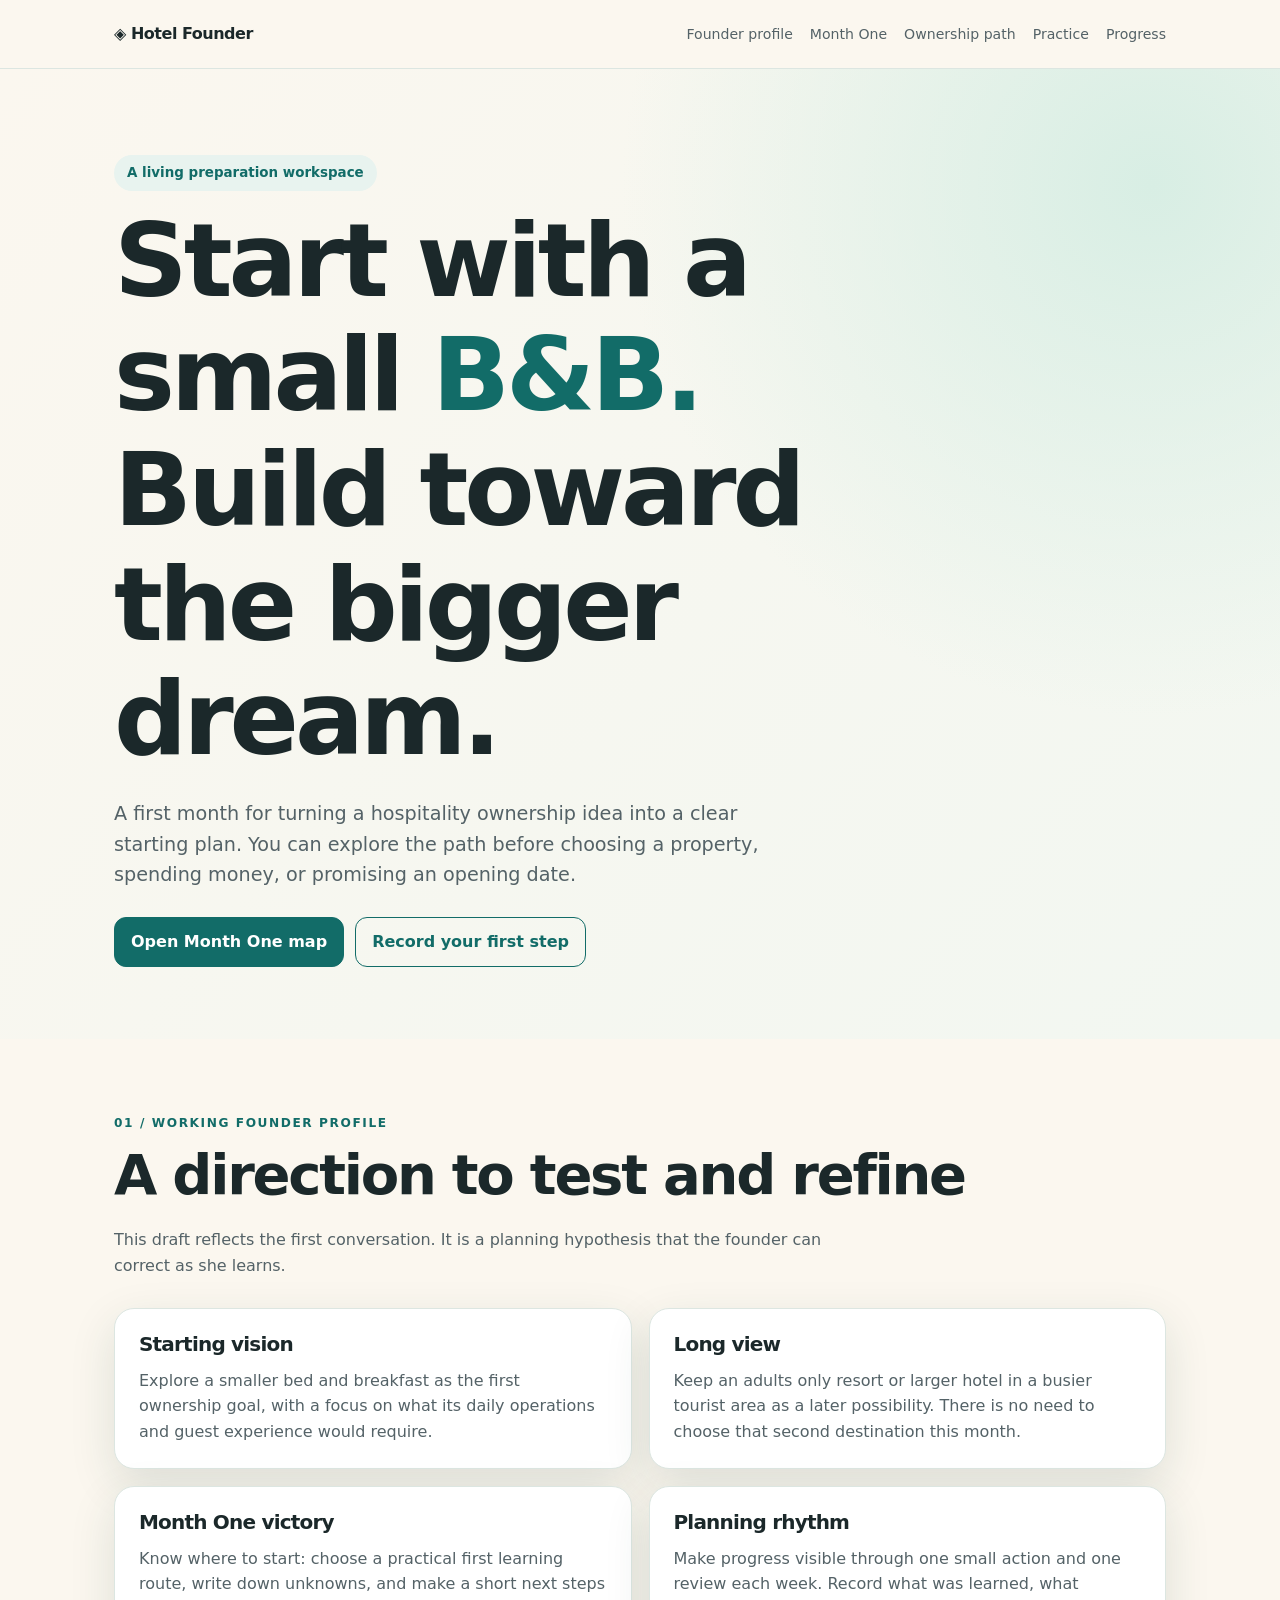
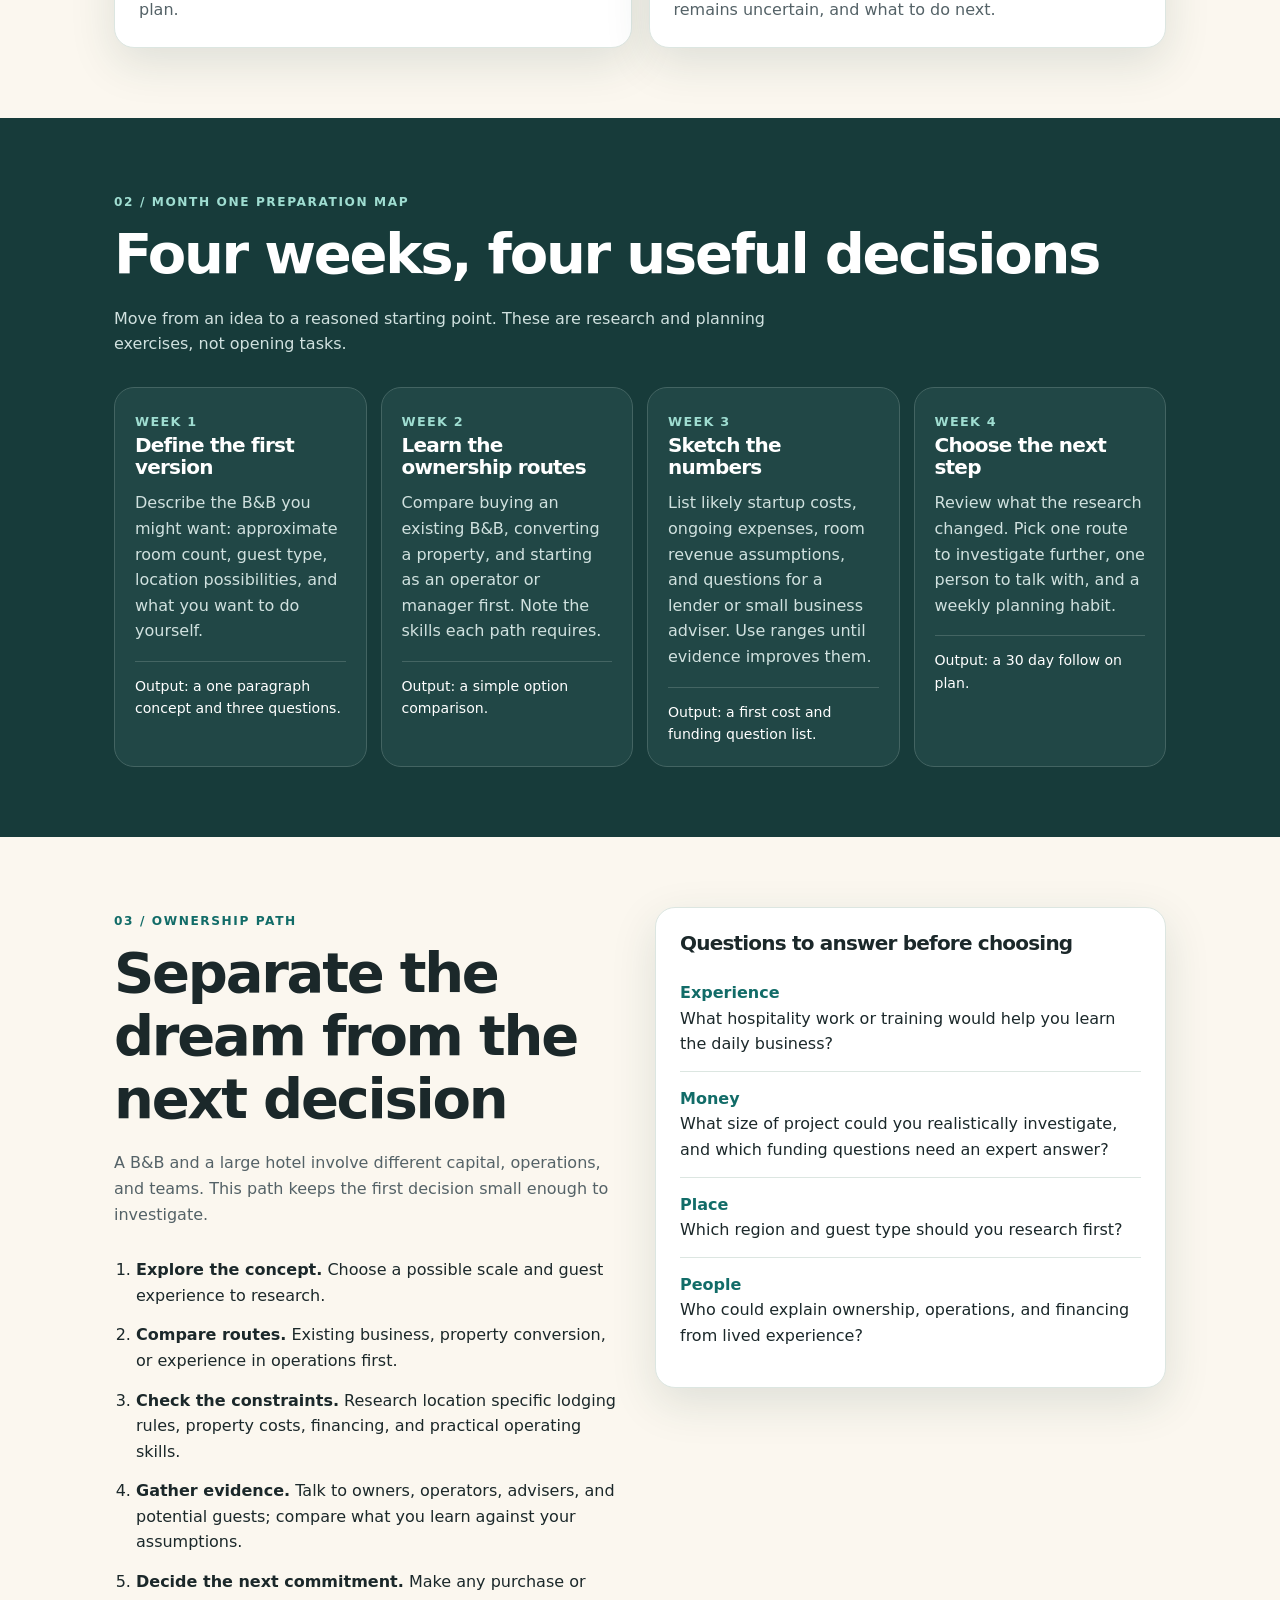
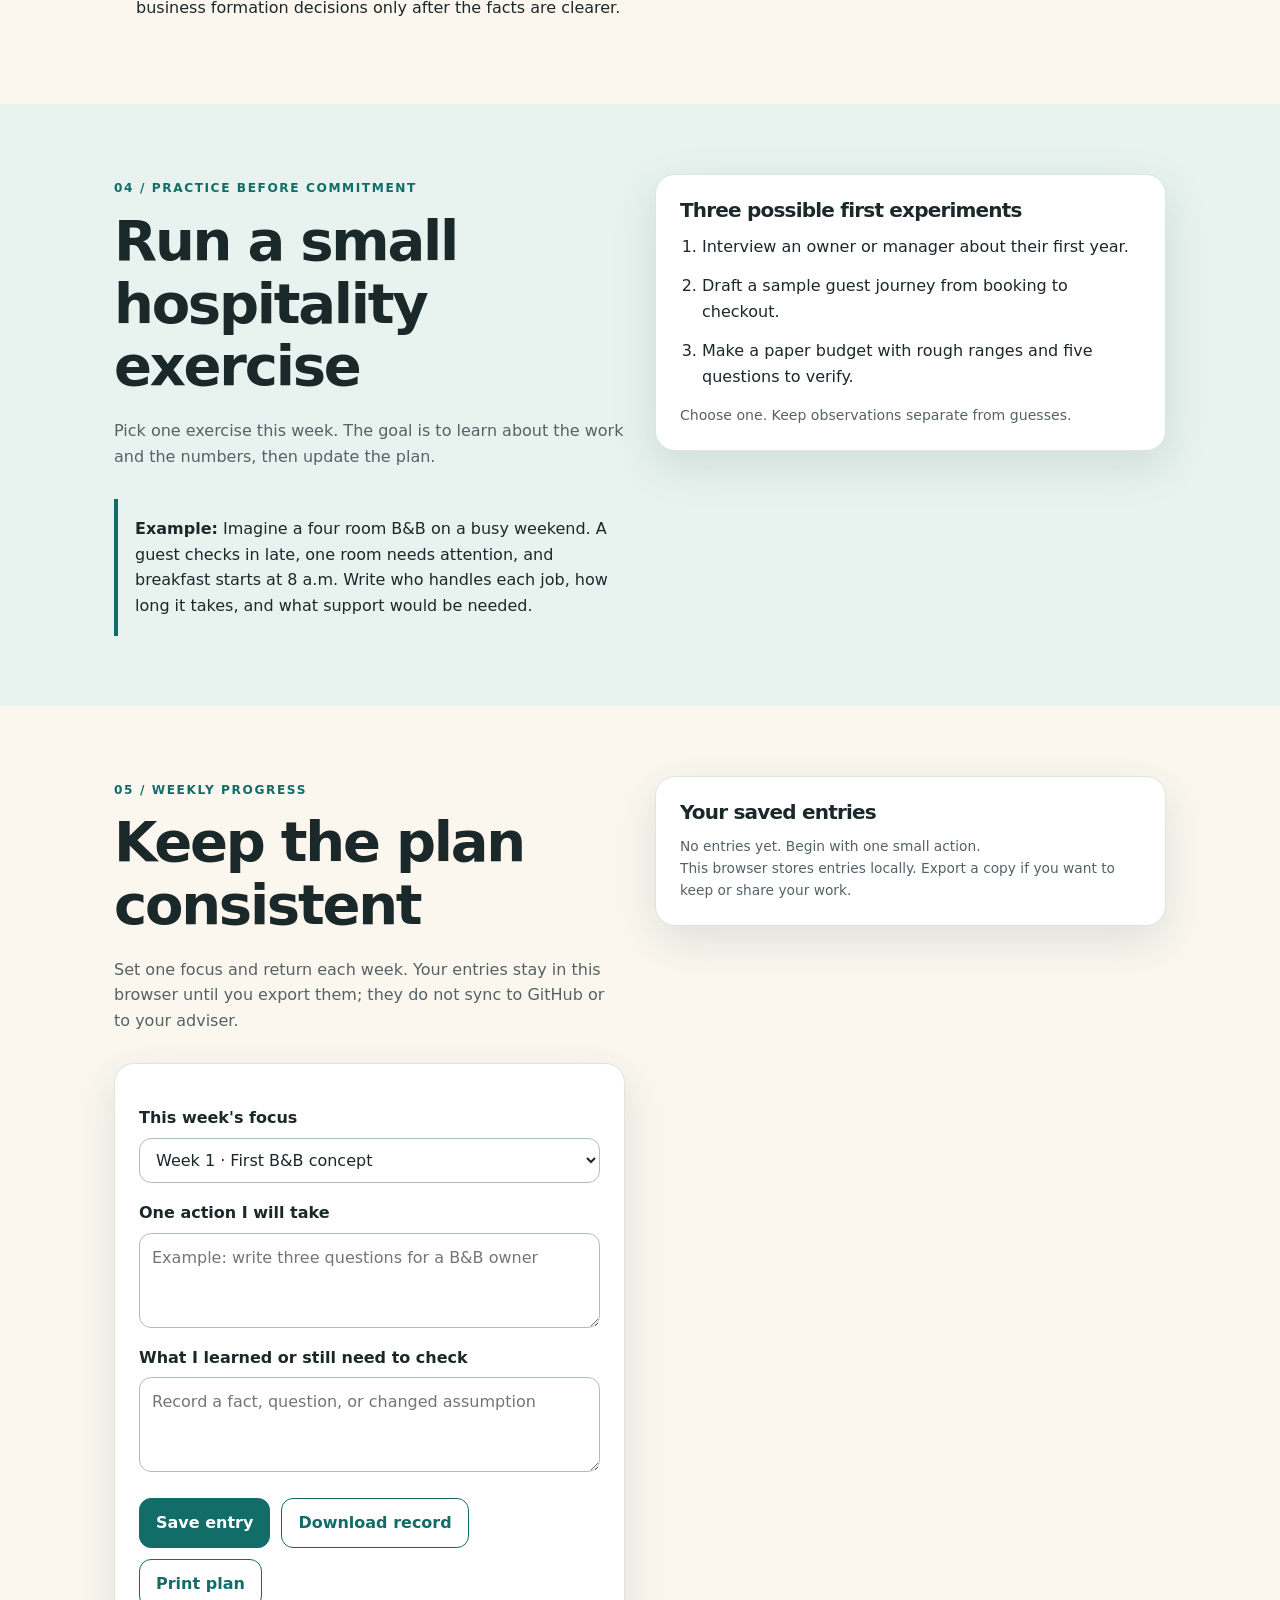
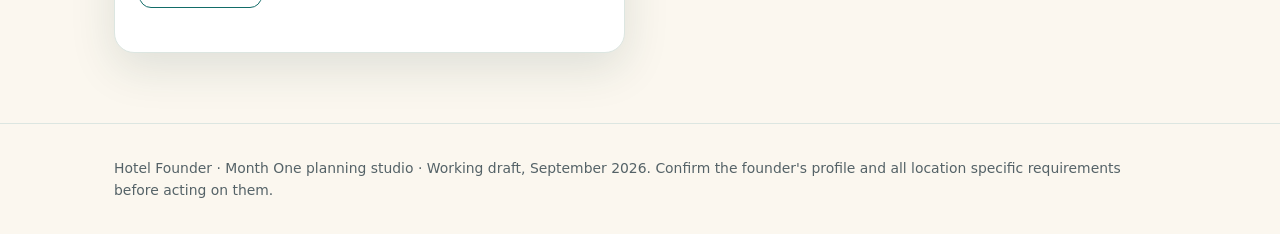
==== hotel-founder/index.html @ f4891684 "Add anonymous hotel founder Month One planning workspace" ====
<!doctype html>
<html lang="en">
<head>
<meta charset="utf-8">
<meta name="viewport" content="width=device-width, initial-scale=1">
<meta name="color-scheme" content="light">
<title>Hotel Founder | Month One Planning Studio</title>
<style>
:root{--ink:#1b282a;--muted:#546267;--accent:#126c68;--pale:#e8f3ef;--cream:#fbf7ef;--line:#dce6e1;--white:#fff;--shadow:0 15px 45px #173e3620}*{box-sizing:border-box}html{scroll-behavior:smooth}body{margin:0;font:16px/1.6 system-ui,-apple-system,Segoe UI,sans-serif;background:var(--cream);color:var(--ink)}a{color:inherit}button,textarea,select{font:inherit}button{cursor:pointer}.wrap{max-width:1100px;margin:auto;padding:0 24px}header{position:sticky;top:0;background:#fbf7eff2;backdrop-filter:blur(12px);border-bottom:1px solid var(--line);z-index:2}.nav{min-height:68px;display:flex;justify-content:space-between;align-items:center;gap:20px}.brand{font-weight:850;text-decoration:none;letter-spacing:-.03em}nav{display:flex;gap:17px;flex-wrap:wrap;font-size:.88rem}nav a{text-decoration:none;color:var(--muted)}nav a:hover,nav a:focus{color:var(--accent);text-decoration:underline}.hero{padding:86px 0 72px;background:radial-gradient(circle at 90% 12%,#d8eee4 0,transparent 37%),linear-gradient(130deg,#fbf7ef,#f2f7f1)}.eyebrow{color:var(--accent);font-weight:800;letter-spacing:.13em;text-transform:uppercase;font-size:.76rem}h1,h2,h3{line-height:1.12;letter-spacing:-.04em}h1{font-size:clamp(3.4rem,8vw,6.7rem);margin:13px 0 22px;max-width:830px}h1 em{font-style:normal;color:var(--accent)}h2{font-size:clamp(2.15rem,5vw,3.5rem);margin:10px 0 20px}h3{font-size:1.25rem;margin:0 0 12px}.lede{font-size:1.2rem;max-width:660px;color:var(--muted)}.tag{display:inline-block;border-radius:100px;padding:7px 13px;background:var(--pale);color:var(--accent);font-size:.84rem;font-weight:750}.hero-actions,.buttons{display:flex;gap:11px;flex-wrap:wrap;margin-top:26px}.button{border:1px solid var(--accent);border-radius:12px;background:var(--accent);color:#fff;text-decoration:none;padding:11px 16px;font-weight:750;display:inline-block}.button.secondary{background:transparent;color:var(--accent)}section{padding:70px 0}.intro{max-width:720px;color:var(--muted);margin-bottom:30px}.grid{display:grid;grid-template-columns:repeat(2,minmax(0,1fr));gap:17px}.card{background:var(--white);border:1px solid var(--line);border-radius:20px;padding:24px;box-shadow:var(--shadow)}.card p{color:var(--muted);margin:0}.card .small{font-size:.88rem}.number{font-size:.8rem;color:var(--accent);font-weight:850;letter-spacing:.1em}.band{background:#173b3a;color:white}.band .intro,.band .card p{color:#d0e1df}.band .card{background:#214746;border-color:#436462;box-shadow:none}.weeks{display:grid;grid-template-columns:repeat(4,1fr);gap:14px}.weeks .card{padding:20px}.outcome{margin-top:17px;padding-top:13px;border-top:1px solid #718c8970;font-size:.88rem}.split{display:grid;grid-template-columns:1fr 1fr;gap:30px;align-items:start}.prompt{padding:14px 0;border-bottom:1px solid var(--line)}.prompt strong{display:block;color:var(--accent)}.prompt:last-child{border:0}.field{display:grid;gap:7px;margin:17px 0}.field label{font-weight:750}.field textarea,.field select{width:100%;border:1px solid #adbfba;border-radius:12px;padding:11px 12px;background:white;color:var(--ink)}.field textarea{min-height:95px;resize:vertical}.hint,.status{font-size:.86rem;color:var(--muted)}.status{min-height:1.4em}.scenario{padding:17px;border-left:4px solid var(--accent);background:var(--pale);border-radius:0 13px 13px 0}.steps{margin:0;padding-left:22px}.steps li{margin:0 0 14px}.ready{background:var(--pale)}footer{border-top:1px solid var(--line);padding:33px 0;color:var(--muted);font-size:.87rem}@media(max-width:850px){.weeks{grid-template-columns:repeat(2,1fr)}}@media(max-width:680px){.grid,.split,.weeks{grid-template-columns:1fr}.hero{padding:58px 0}nav{display:none}section{padding:52px 0}}@media print{header,.hero-actions,.buttons,#journalControls{display:none!important}body{background:#fff}section,.hero{padding:24px 0}.card{box-shadow:none;break-inside:avoid}}
</style>
</head>
<body>
<header><div class="wrap nav"><a href="#top" class="brand">◈ Hotel Founder</a><nav aria-label="Sections"><a href="#profile">Founder profile</a><a href="#map">Month One</a><a href="#path">Ownership path</a><a href="#practice">Practice</a><a href="#journal">Progress</a></nav></div></header>
<main id="top">
<div class="hero"><div class="wrap"><span class="tag">A living preparation workspace</span><h1>Start with a small <em>B&amp;B.</em> Build toward the bigger dream.</h1><p class="lede">A first month for turning a hospitality ownership idea into a clear starting plan. You can explore the path before choosing a property, spending money, or promising an opening date.</p><div class="hero-actions"><a class="button" href="#map">Open Month One map</a><a class="button secondary" href="#journal">Record your first step</a></div></div></div>
<section id="profile"><div class="wrap"><span class="eyebrow">01 / Working founder profile</span><h2>A direction to test and refine</h2><p class="intro">This draft reflects the first conversation. It is a planning hypothesis that the founder can correct as she learns.</p><div class="grid"><article class="card"><h3>Starting vision</h3><p>Explore a smaller bed and breakfast as the first ownership goal, with a focus on what its daily operations and guest experience would require.</p></article><article class="card"><h3>Long view</h3><p>Keep an adults only resort or larger hotel in a busier tourist area as a later possibility. There is no need to choose that second destination this month.</p></article><article class="card"><h3>Month One victory</h3><p>Know where to start: choose a practical first learning route, write down unknowns, and make a short next steps plan.</p></article><article class="card"><h3>Planning rhythm</h3><p>Make progress visible through one small action and one review each week. Record what was learned, what remains uncertain, and what to do next.</p></article></div></div></section>
<section class="band" id="map"><div class="wrap"><span class="eyebrow" style="color:#9fddd1">02 / Month One preparation map</span><h2>Four weeks, four useful decisions</h2><p class="intro">Move from an idea to a reasoned starting point. These are research and planning exercises, not opening tasks.</p><div class="weeks"><article class="card"><span class="number" style="color:#9fddd1">WEEK 1</span><h3>Define the first version</h3><p>Describe the B&amp;B you might want: approximate room count, guest type, location possibilities, and what you want to do yourself.</p><div class="outcome">Output: a one paragraph concept and three questions.</div></article><article class="card"><span class="number" style="color:#9fddd1">WEEK 2</span><h3>Learn the ownership routes</h3><p>Compare buying an existing B&amp;B, converting a property, and starting as an operator or manager first. Note the skills each path requires.</p><div class="outcome">Output: a simple option comparison.</div></article><article class="card"><span class="number" style="color:#9fddd1">WEEK 3</span><h3>Sketch the numbers</h3><p>List likely startup costs, ongoing expenses, room revenue assumptions, and questions for a lender or small business adviser. Use ranges until evidence improves them.</p><div class="outcome">Output: a first cost and funding question list.</div></article><article class="card"><span class="number" style="color:#9fddd1">WEEK 4</span><h3>Choose the next step</h3><p>Review what the research changed. Pick one route to investigate further, one person to talk with, and a weekly planning habit.</p><div class="outcome">Output: a 30 day follow on plan.</div></article></div></div></section>
<section id="path"><div class="wrap split"><div><span class="eyebrow">03 / Ownership path</span><h2>Separate the dream from the next decision</h2><p class="intro">A B&amp;B and a large hotel involve different capital, operations, and teams. This path keeps the first decision small enough to investigate.</p><ol class="steps"><li><strong>Explore the concept.</strong> Choose a possible scale and guest experience to research.</li><li><strong>Compare routes.</strong> Existing business, property conversion, or experience in operations first.</li><li><strong>Check the constraints.</strong> Research location specific lodging rules, property costs, financing, and practical operating skills.</li><li><strong>Gather evidence.</strong> Talk to owners, operators, advisers, and potential guests; compare what you learn against your assumptions.</li><li><strong>Decide the next commitment.</strong> Make any purchase or business formation decisions only after the facts are clearer.</li></ol></div><aside class="card"><h3>Questions to answer before choosing</h3><div class="prompt"><strong>Experience</strong>What hospitality work or training would help you learn the daily business?</div><div class="prompt"><strong>Money</strong>What size of project could you realistically investigate, and which funding questions need an expert answer?</div><div class="prompt"><strong>Place</strong>Which region and guest type should you research first?</div><div class="prompt"><strong>People</strong>Who could explain ownership, operations, and financing from lived experience?</div></aside></div></section>
<section id="practice" class="ready"><div class="wrap split"><div><span class="eyebrow">04 / Practice before commitment</span><h2>Run a small hospitality exercise</h2><p class="intro">Pick one exercise this week. The goal is to learn about the work and the numbers, then update the plan.</p><div class="scenario"><strong>Example:</strong> Imagine a four room B&amp;B on a busy weekend. A guest checks in late, one room needs attention, and breakfast starts at 8 a.m. Write who handles each job, how long it takes, and what support would be needed.</div></div><div class="card"><h3>Three possible first experiments</h3><ol class="steps"><li>Interview an owner or manager about their first year.</li><li>Draft a sample guest journey from booking to checkout.</li><li>Make a paper budget with rough ranges and five questions to verify.</li></ol><p class="small">Choose one. Keep observations separate from guesses.</p></div></div></section>
<section id="journal"><div class="wrap split"><div><span class="eyebrow">05 / Weekly progress</span><h2>Keep the plan consistent</h2><p class="intro">Set one focus and return each week. Your entries stay in this browser until you export them; they do not sync to GitHub or to your adviser.</p><div class="card"><div class="field"><label for="week">This week's focus</label><select id="week"><option>Week 1 · First B&amp;B concept</option><option>Week 2 · Ownership routes</option><option>Week 3 · Costs and funding questions</option><option>Week 4 · Next decision</option></select></div><div class="field"><label for="action">One action I will take</label><textarea id="action" placeholder="Example: write three questions for a B&B owner"></textarea></div><div class="field"><label for="learning">What I learned or still need to check</label><textarea id="learning" placeholder="Record a fact, question, or changed assumption"></textarea></div><div class="buttons" id="journalControls"><button class="button" id="save" type="button">Save entry</button><button class="button secondary" id="export" type="button">Download record</button><button class="button secondary" id="print" type="button">Print plan</button></div><p class="status" id="status" role="status"></p></div></div><aside class="card"><h3>Your saved entries</h3><div id="entries" aria-live="polite"><p class="hint">No entries yet. Begin with one small action.</p></div><p class="hint">This browser stores entries locally. Export a copy if you want to keep or share your work.</p></aside></div></section>
</main><footer><div class="wrap">Hotel Founder · Month One planning studio · Working draft, September 2026. Confirm the founder's profile and all location specific requirements before acting on them.</div></footer>
<script>
(()=>{const key='hotel-founder-month-one-v1',byId=id=>document.getElementById(id),status=byId('status');let entries=[];try{const raw=JSON.parse(localStorage.getItem(key)||'[]');if(Array.isArray(raw))entries=raw}catch{}function render(){const box=byId('entries');box.replaceChildren();if(!entries.length){const p=document.createElement('p');p.className='hint';p.textContent='No entries yet. Begin with one small action.';box.append(p);return}for(const item of [...entries].reverse()){const div=document.createElement('div');div.className='prompt';const title=document.createElement('strong');title.textContent=item.week+' · '+item.date;const act=document.createElement('p');act.textContent='Action: '+item.action;const learn=document.createElement('p');learn.textContent='Learning: '+(item.learning||'To be added');div.append(title,act,learn);box.append(div)}}byId('save').addEventListener('click',()=>{const action=byId('action').value.trim();if(!action){status.textContent='Write one action before saving.';return}entries.push({date:new Date().toLocaleDateString(),week:byId('week').value,action,learning:byId('learning').value.trim()});try{localStorage.setItem(key,JSON.stringify(entries));status.textContent='Saved in this browser.';byId('action').value='';byId('learning').value='';render()}catch{entries.pop();status.textContent='This browser could not save your entry. Copy your text before leaving.'}});byId('export').addEventListener('click',()=>{const lines=['Hotel Founder · Month One record','Exported: '+new Date().toLocaleString(),''];for(const item of entries)lines.push(item.date+' — '+item.week,'Action: '+item.action,'Learning: '+(item.learning||'To be added'),'');const blob=new Blob([lines.join('\n')],{type:'text/plain;charset=utf-8'}),url=URL.createObjectURL(blob),a=document.createElement('a');a.href=url;a.download='hotel-founder-month-one-record.txt';a.click();setTimeout(()=>URL.revokeObjectURL(url),1000)});byId('print').addEventListener('click',()=>window.print());render()})();
</script>
</body></html>
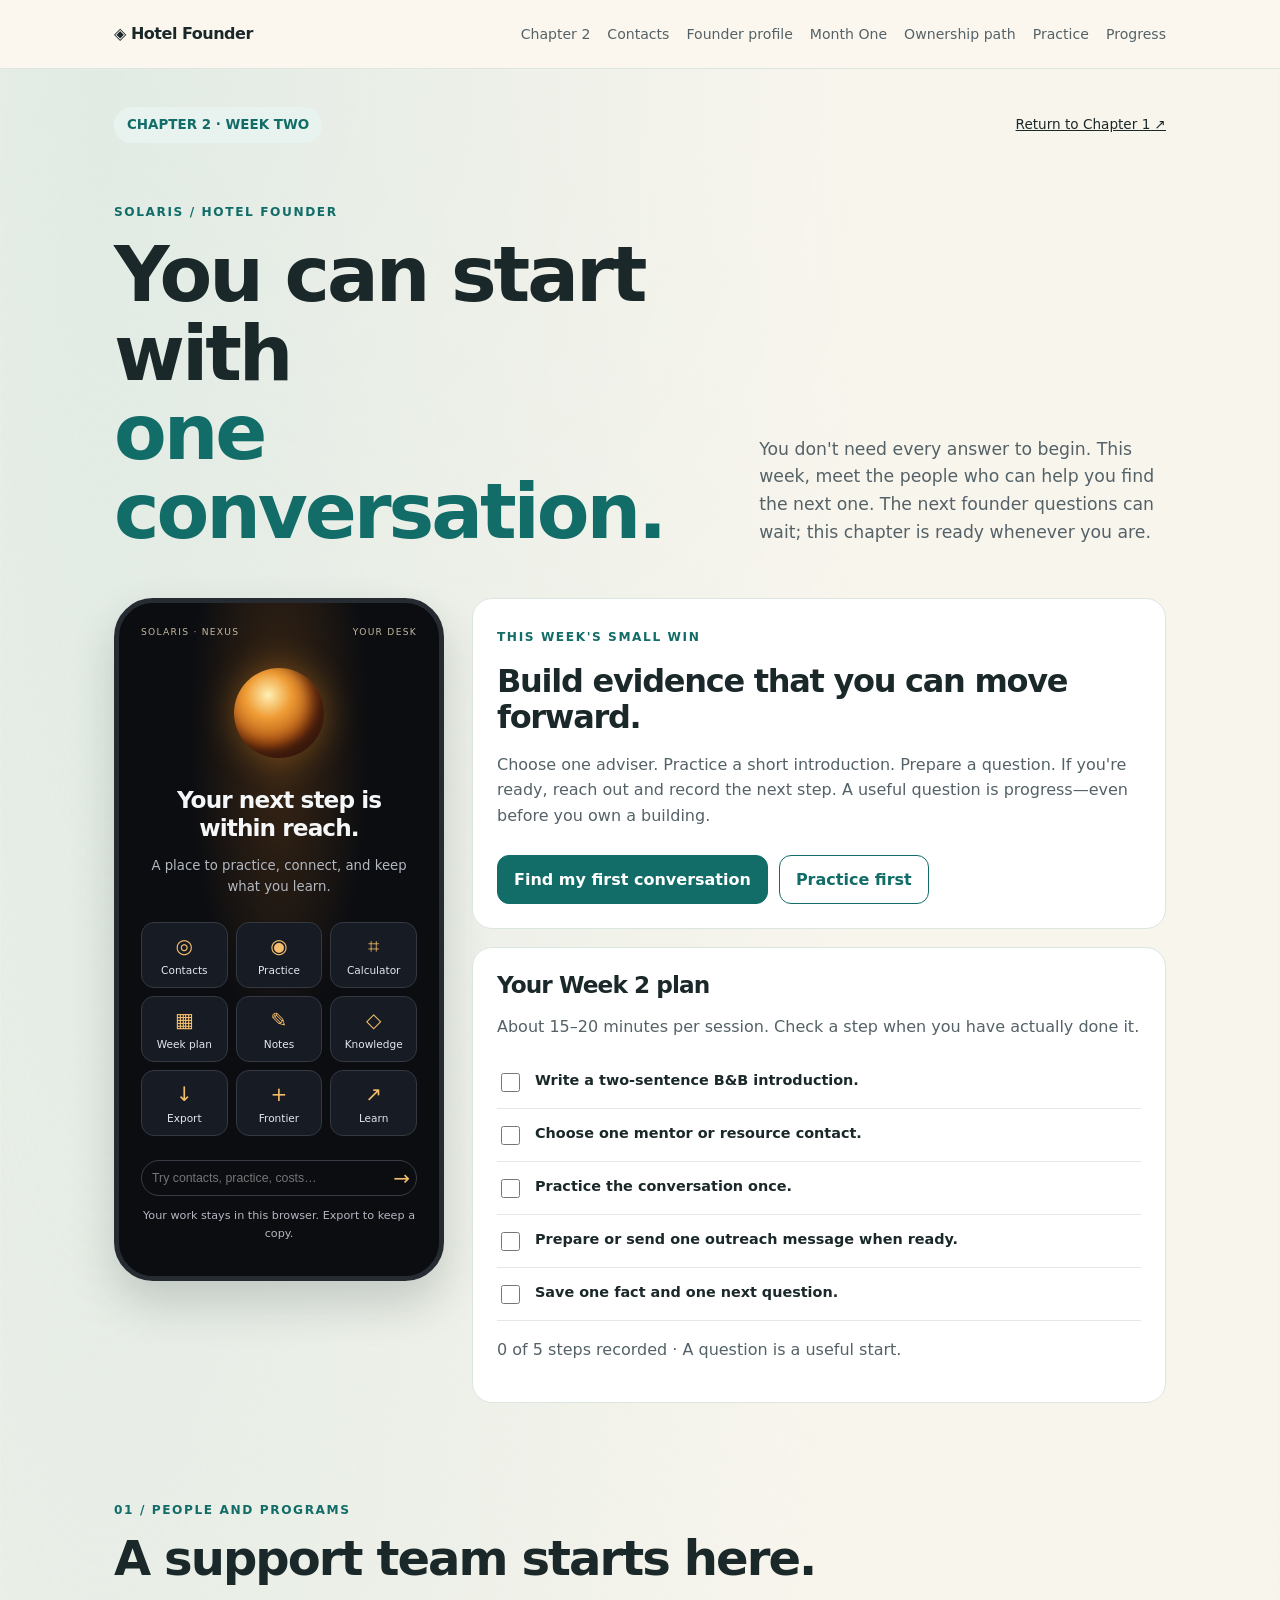
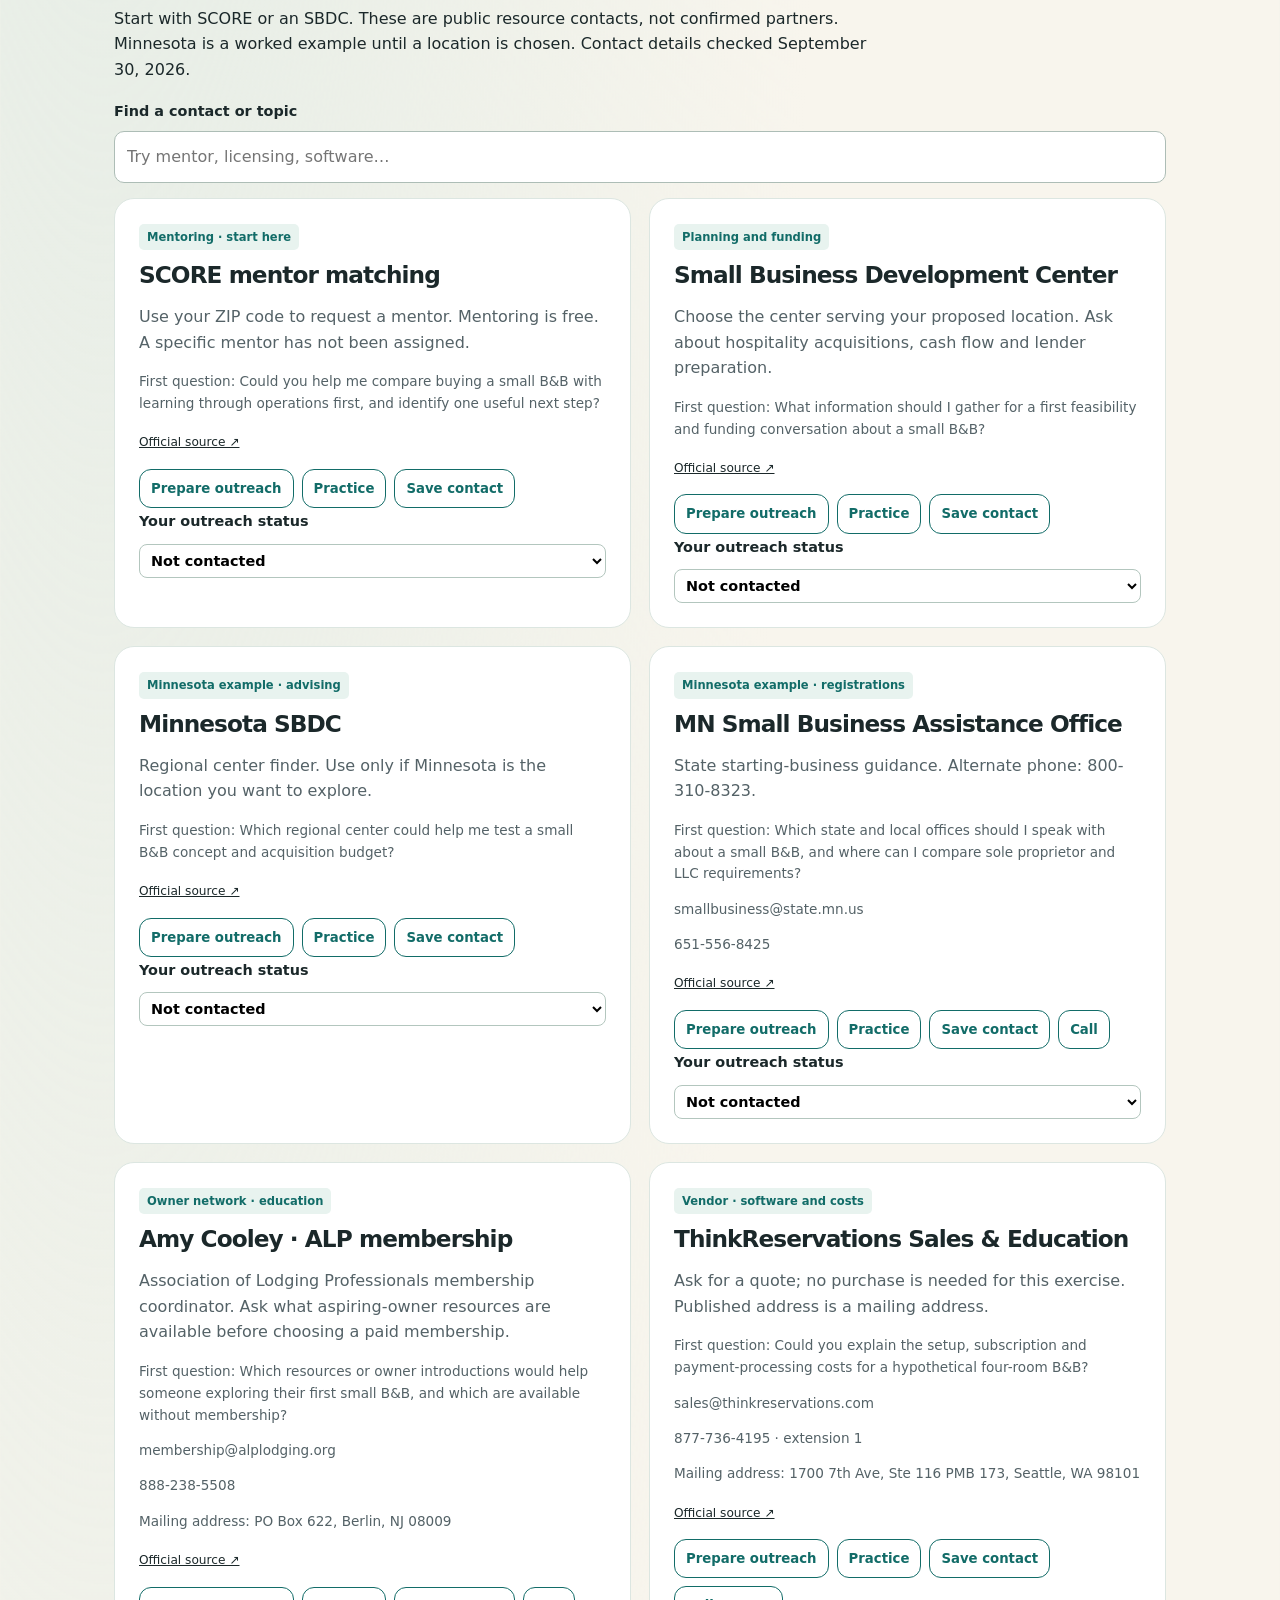
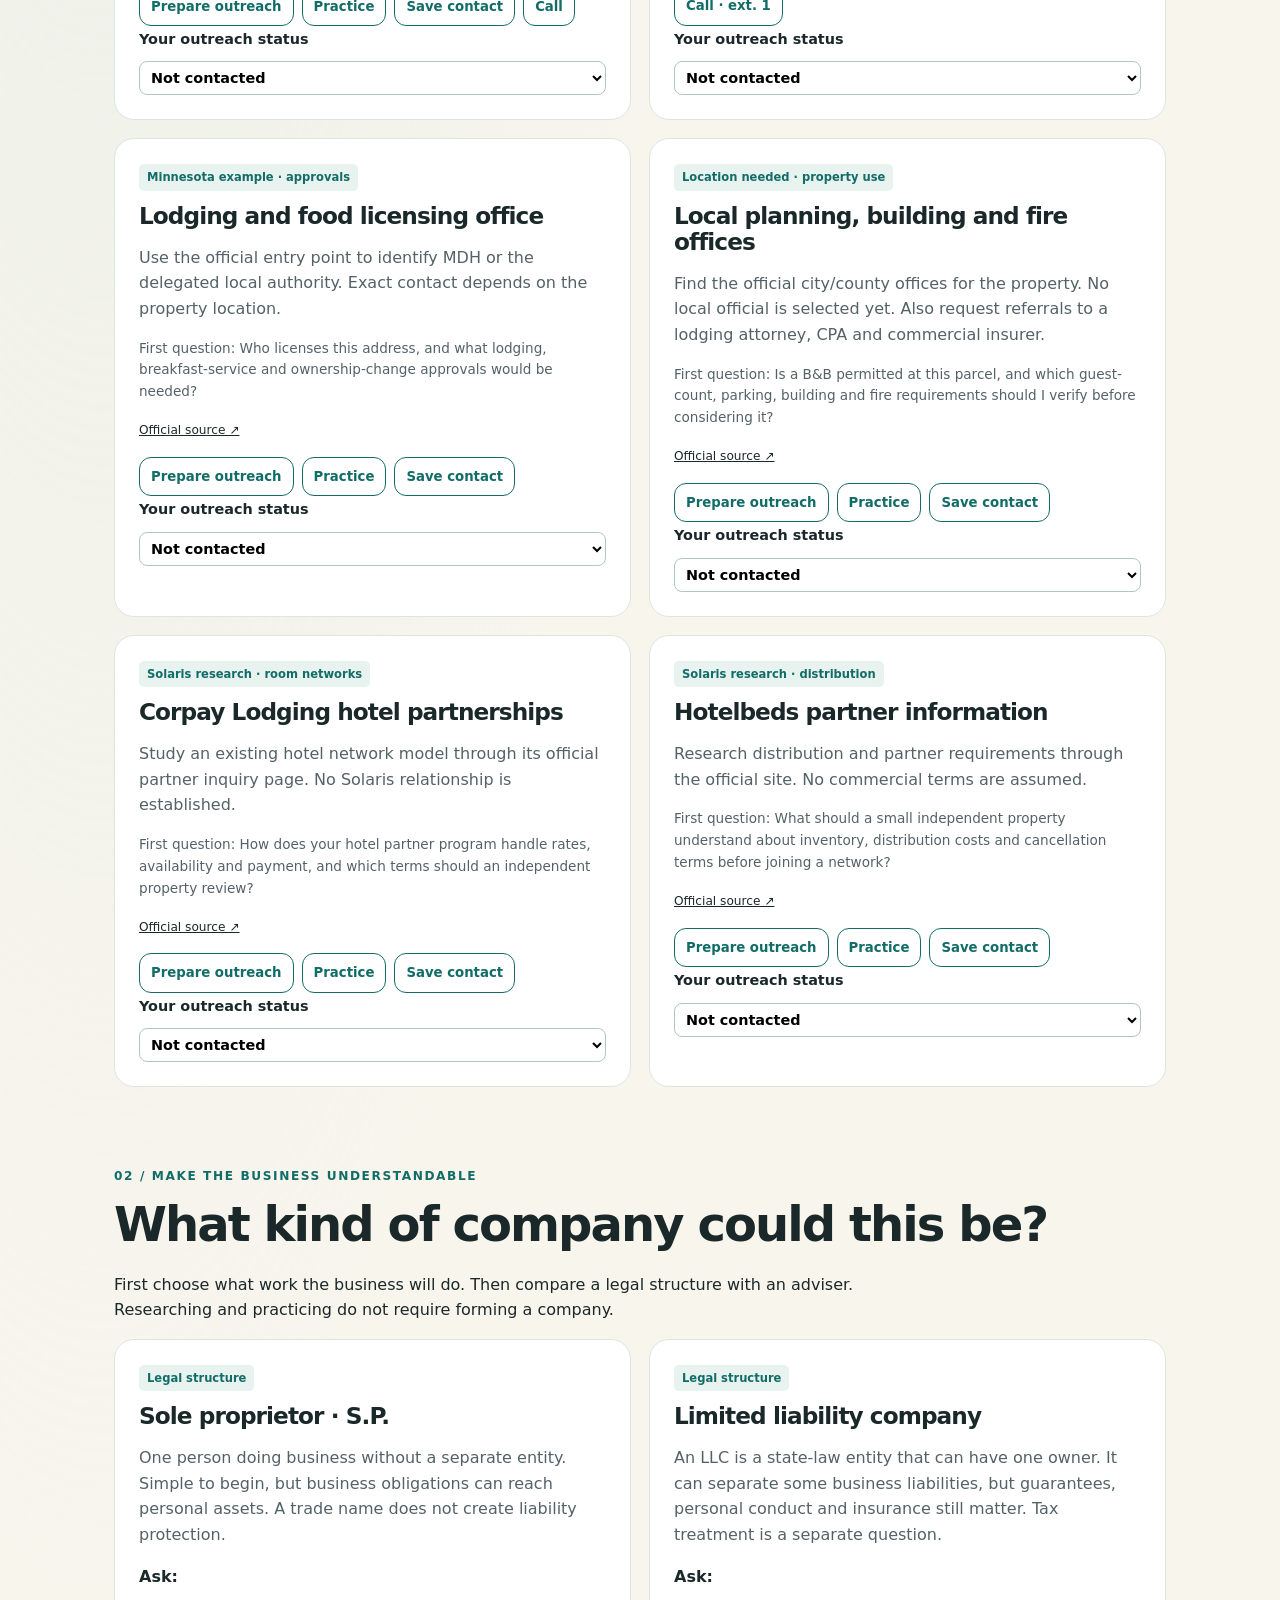
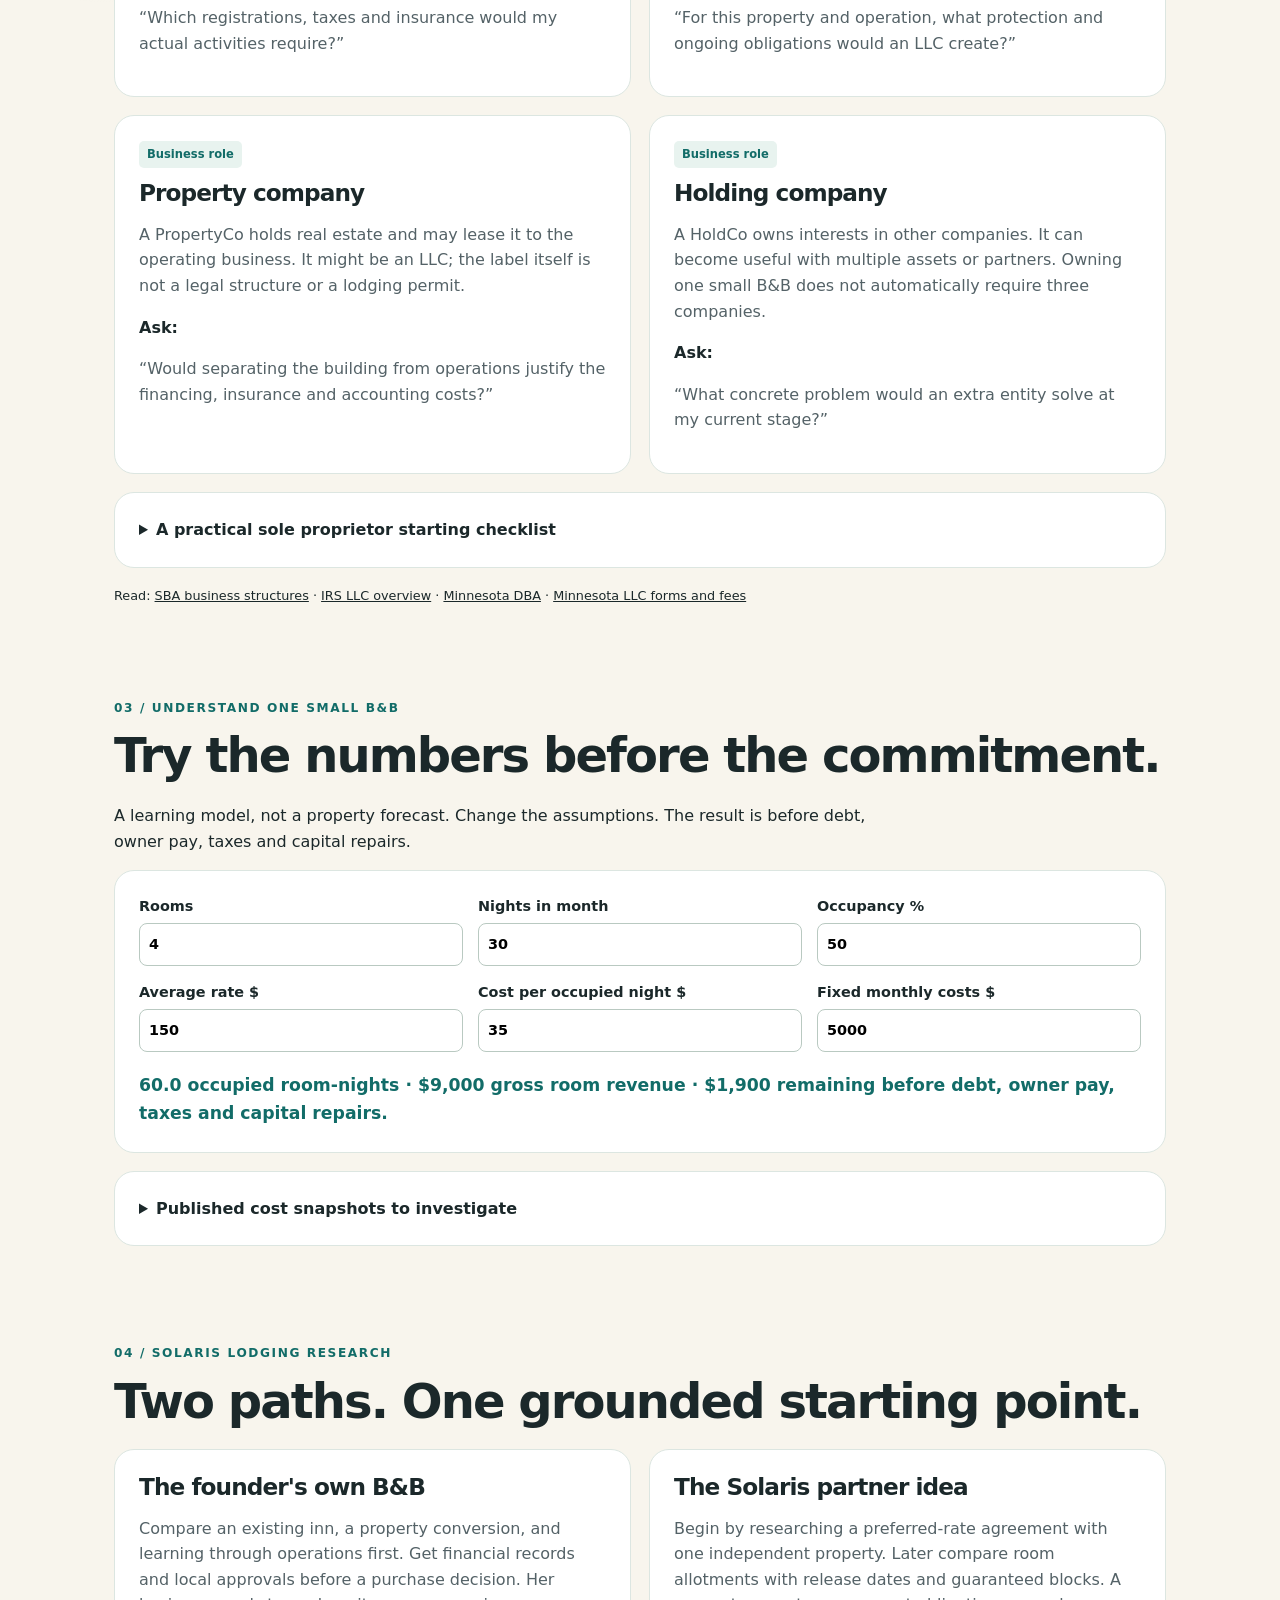
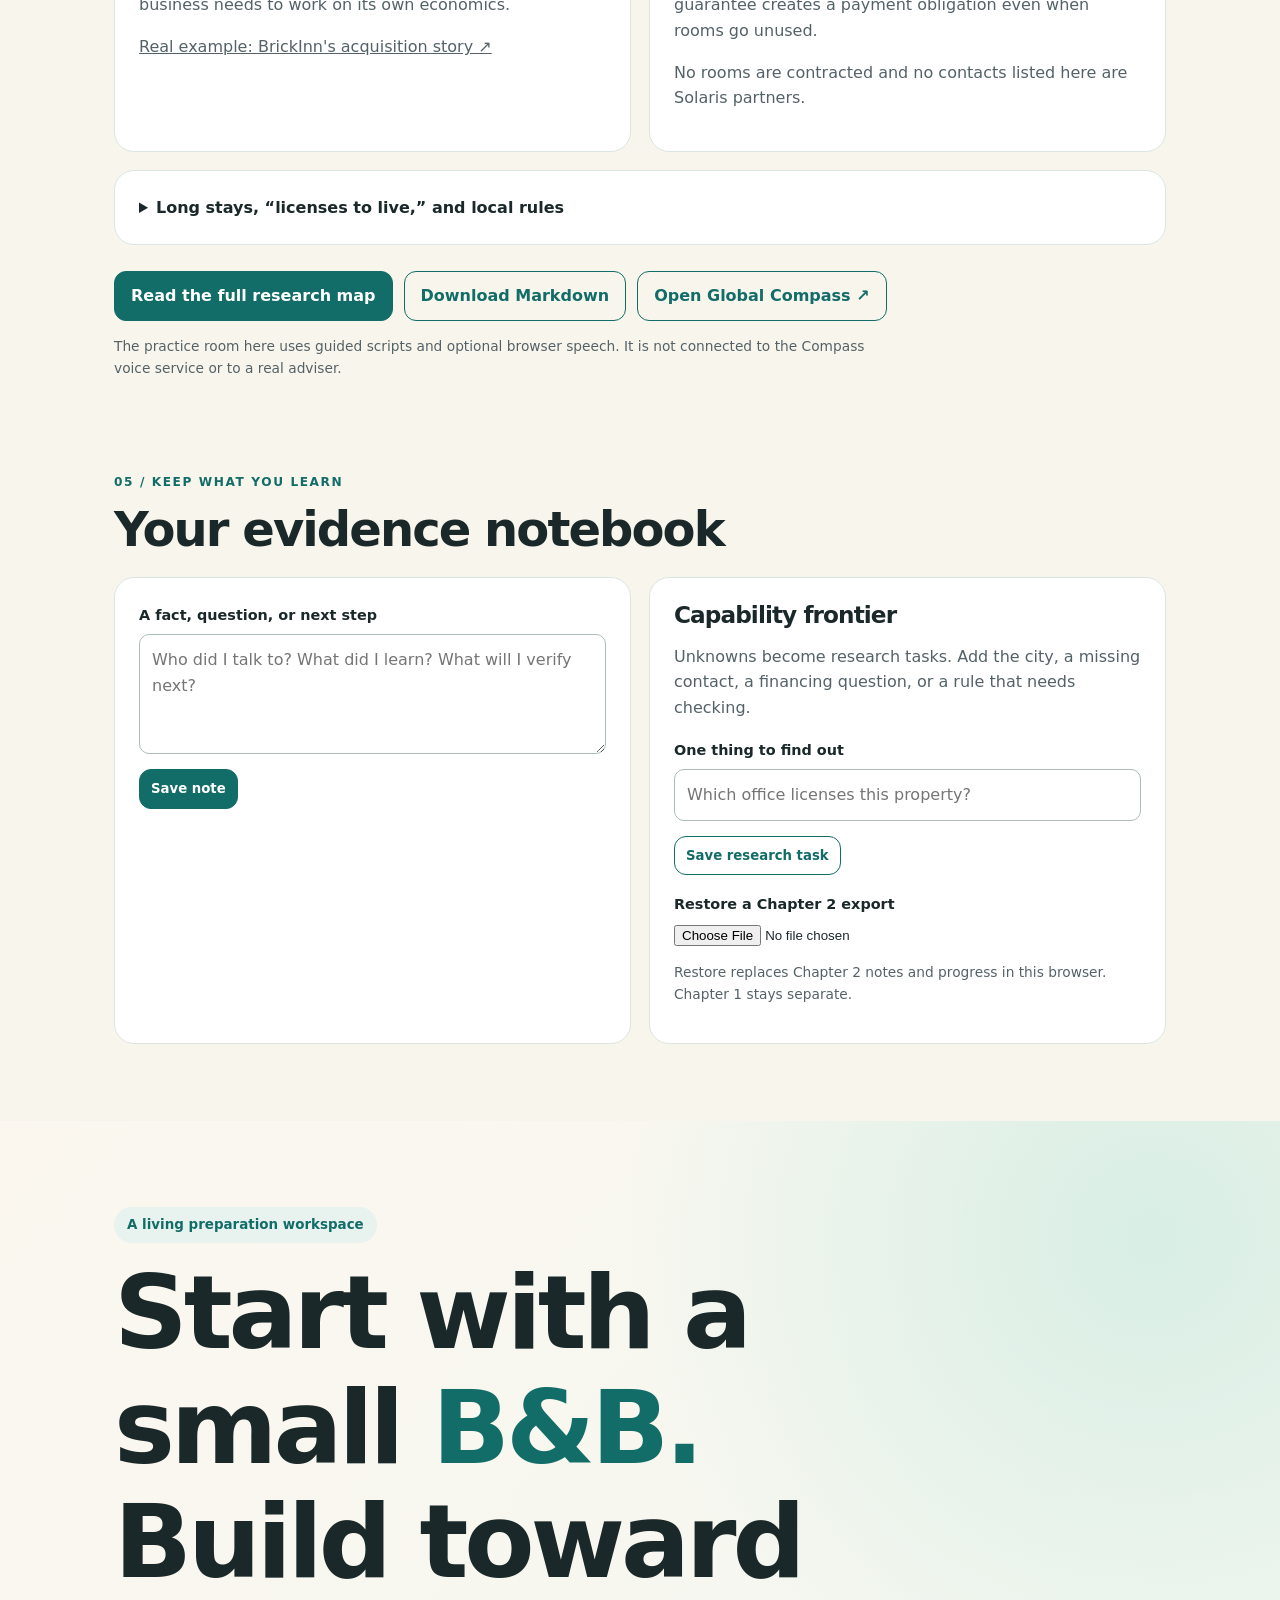
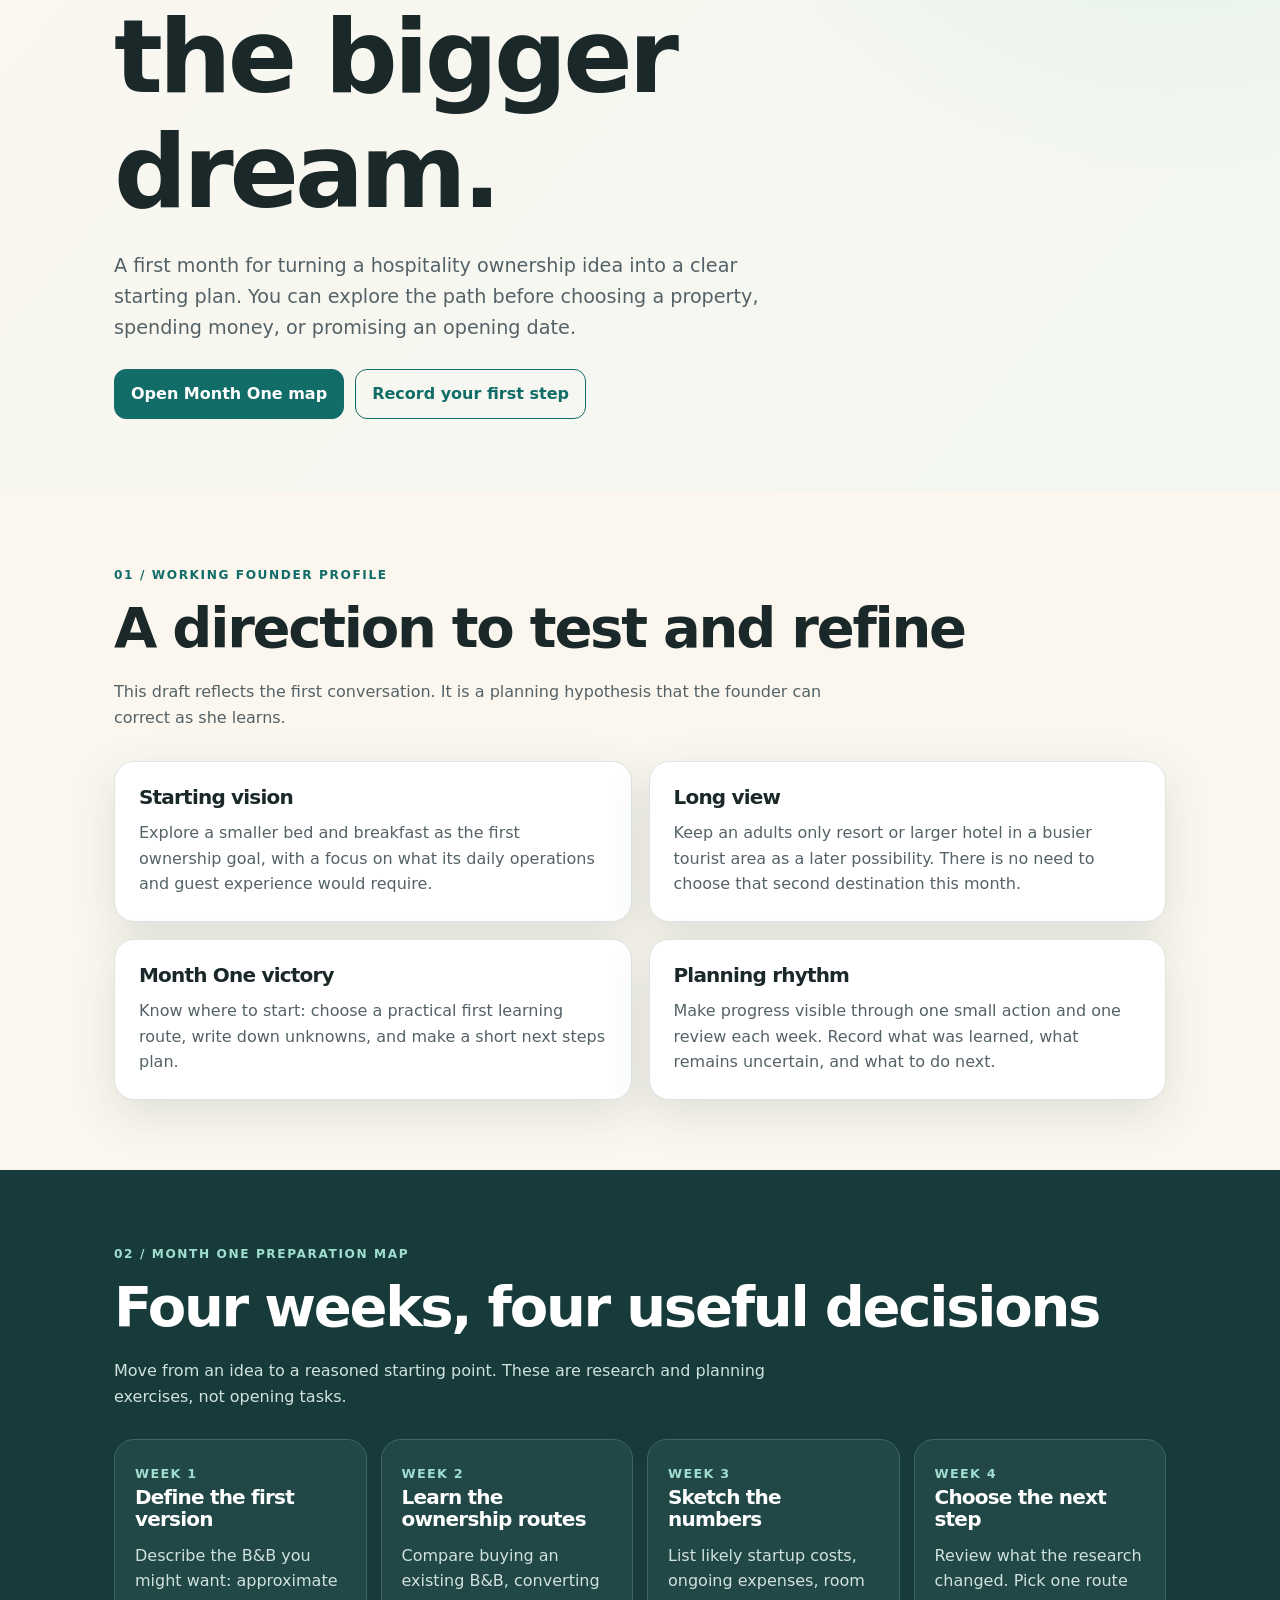
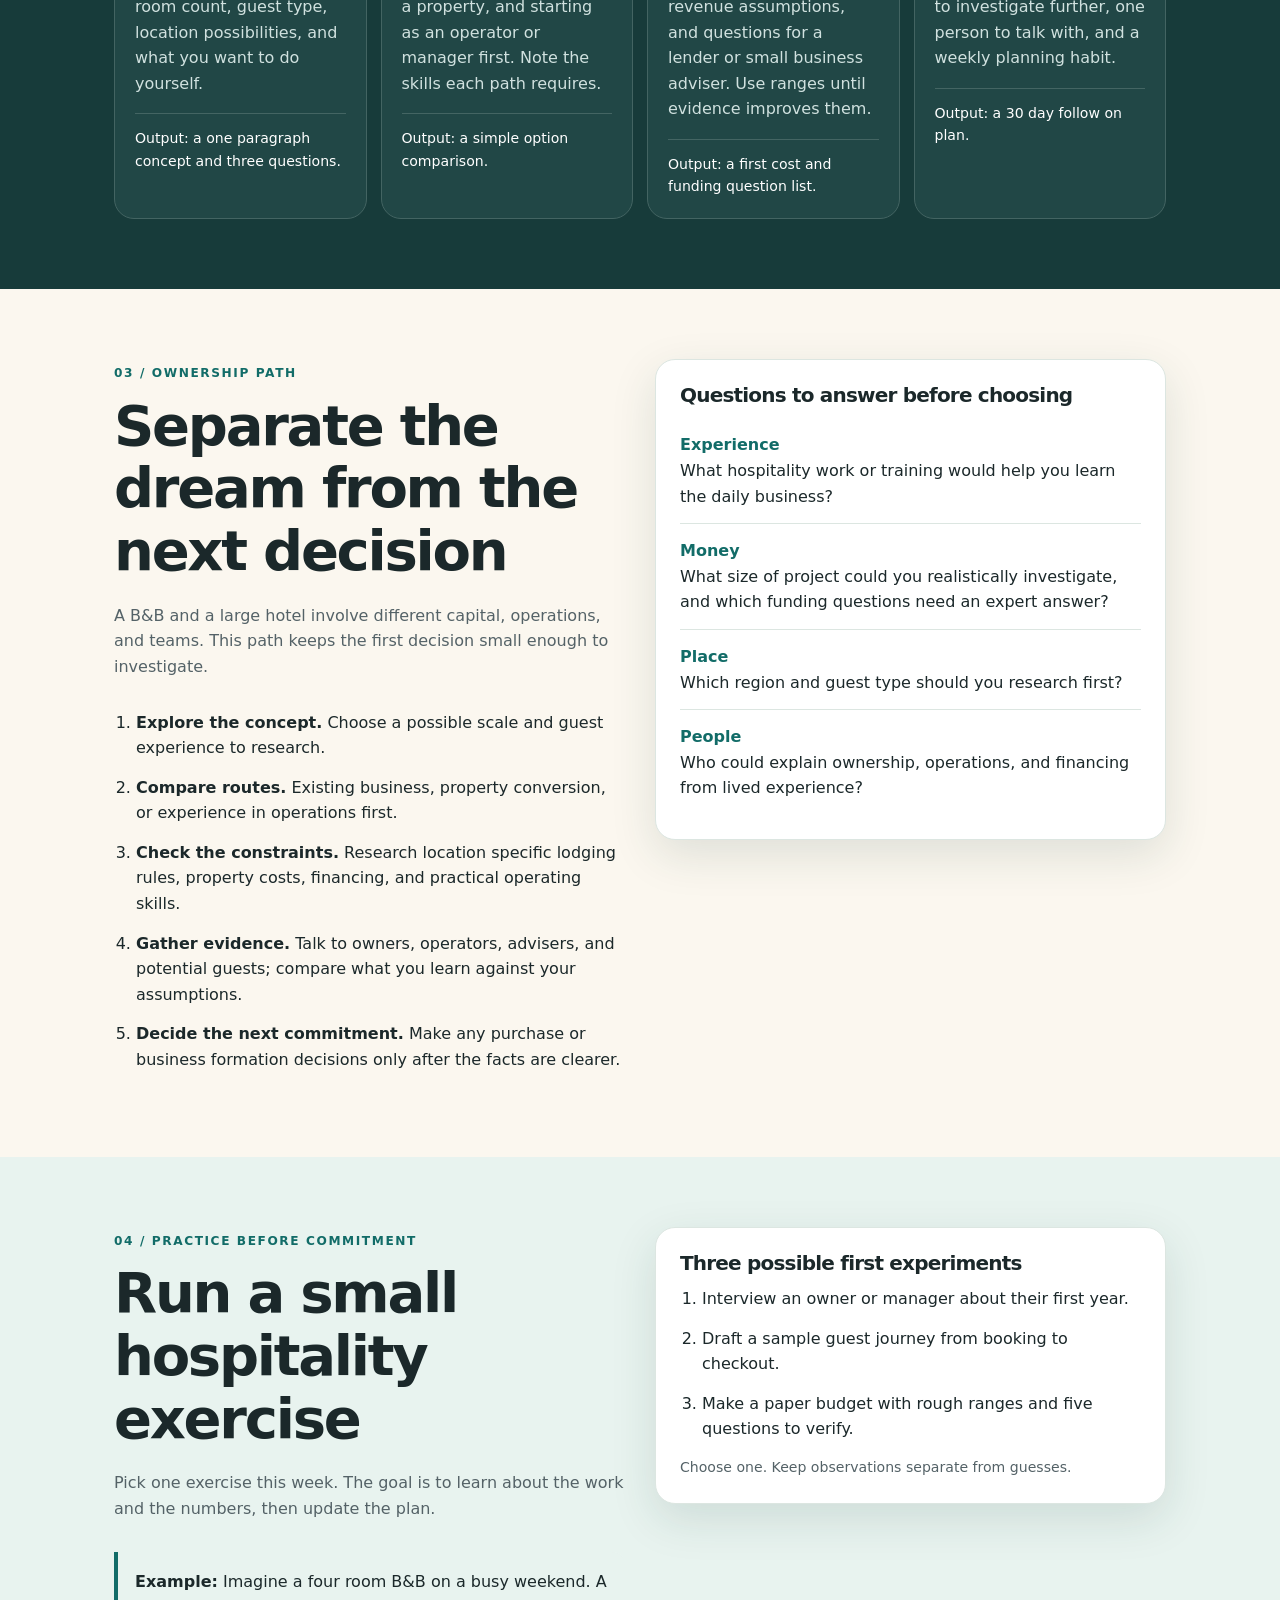
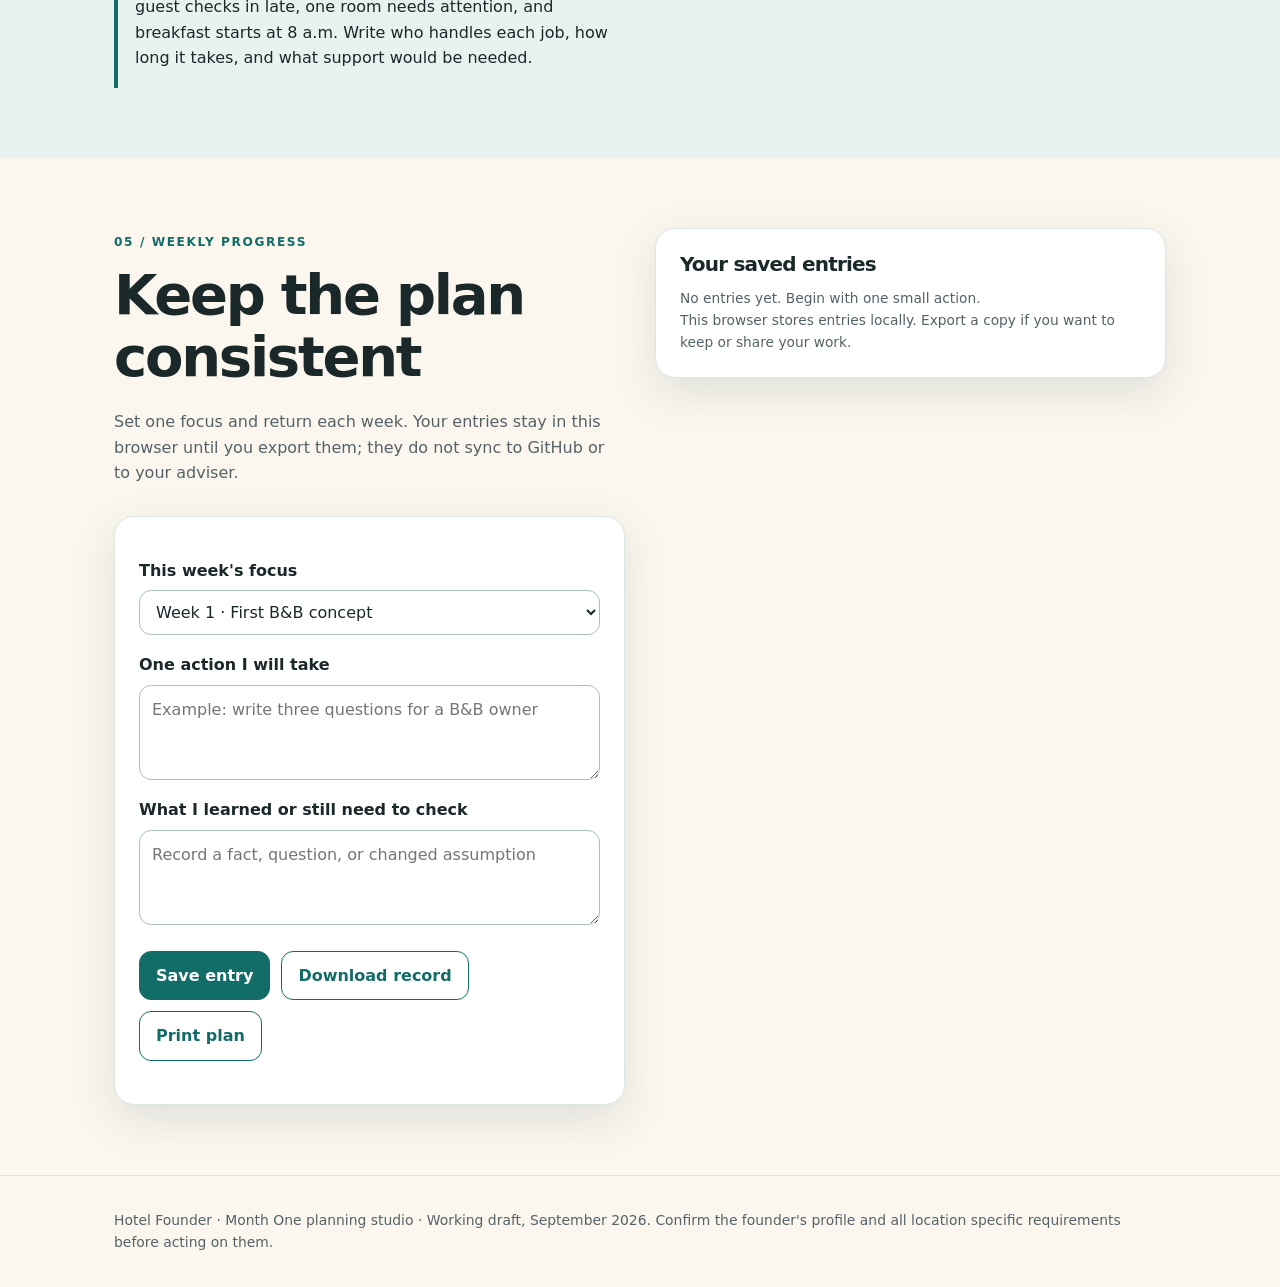
==== commit ece0c8de: "Add Hotel Founder Chapter 2 with Solaris research, Nexus contacts and guided practice" ====
--- a/hotel-founder/index.html
+++ b/hotel-founder/index.html
@@ -4,14 +4,30 @@
 <meta charset="utf-8">
 <meta name="viewport" content="width=device-width, initial-scale=1">
 <meta name="color-scheme" content="light">
-<title>Hotel Founder | Month One Planning Studio</title>
+<title>Hotel Founder | Chapter 2 · Your Support Team</title>
 <style>
 :root{--ink:#1b282a;--muted:#546267;--accent:#126c68;--pale:#e8f3ef;--cream:#fbf7ef;--line:#dce6e1;--white:#fff;--shadow:0 15px 45px #173e3620}*{box-sizing:border-box}html{scroll-behavior:smooth}body{margin:0;font:16px/1.6 system-ui,-apple-system,Segoe UI,sans-serif;background:var(--cream);color:var(--ink)}a{color:inherit}button,textarea,select{font:inherit}button{cursor:pointer}.wrap{max-width:1100px;margin:auto;padding:0 24px}header{position:sticky;top:0;background:#fbf7eff2;backdrop-filter:blur(12px);border-bottom:1px solid var(--line);z-index:2}.nav{min-height:68px;display:flex;justify-content:space-between;align-items:center;gap:20px}.brand{font-weight:850;text-decoration:none;letter-spacing:-.03em}nav{display:flex;gap:17px;flex-wrap:wrap;font-size:.88rem}nav a{text-decoration:none;color:var(--muted)}nav a:hover,nav a:focus{color:var(--accent);text-decoration:underline}.hero{padding:86px 0 72px;background:radial-gradient(circle at 90% 12%,#d8eee4 0,transparent 37%),linear-gradient(130deg,#fbf7ef,#f2f7f1)}.eyebrow{color:var(--accent);font-weight:800;letter-spacing:.13em;text-transform:uppercase;font-size:.76rem}h1,h2,h3{line-height:1.12;letter-spacing:-.04em}h1{font-size:clamp(3.4rem,8vw,6.7rem);margin:13px 0 22px;max-width:830px}h1 em{font-style:normal;color:var(--accent)}h2{font-size:clamp(2.15rem,5vw,3.5rem);margin:10px 0 20px}h3{font-size:1.25rem;margin:0 0 12px}.lede{font-size:1.2rem;max-width:660px;color:var(--muted)}.tag{display:inline-block;border-radius:100px;padding:7px 13px;background:var(--pale);color:var(--accent);font-size:.84rem;font-weight:750}.hero-actions,.buttons{display:flex;gap:11px;flex-wrap:wrap;margin-top:26px}.button{border:1px solid var(--accent);border-radius:12px;background:var(--accent);color:#fff;text-decoration:none;padding:11px 16px;font-weight:750;display:inline-block}.button.secondary{background:transparent;color:var(--accent)}section{padding:70px 0}.intro{max-width:720px;color:var(--muted);margin-bottom:30px}.grid{display:grid;grid-template-columns:repeat(2,minmax(0,1fr));gap:17px}.card{background:var(--white);border:1px solid var(--line);border-radius:20px;padding:24px;box-shadow:var(--shadow)}.card p{color:var(--muted);margin:0}.card .small{font-size:.88rem}.number{font-size:.8rem;color:var(--accent);font-weight:850;letter-spacing:.1em}.band{background:#173b3a;color:white}.band .intro,.band .card p{color:#d0e1df}.band .card{background:#214746;border-color:#436462;box-shadow:none}.weeks{display:grid;grid-template-columns:repeat(4,1fr);gap:14px}.weeks .card{padding:20px}.outcome{margin-top:17px;padding-top:13px;border-top:1px solid #718c8970;font-size:.88rem}.split{display:grid;grid-template-columns:1fr 1fr;gap:30px;align-items:start}.prompt{padding:14px 0;border-bottom:1px solid var(--line)}.prompt strong{display:block;color:var(--accent)}.prompt:last-child{border:0}.field{display:grid;gap:7px;margin:17px 0}.field label{font-weight:750}.field textarea,.field select{width:100%;border:1px solid #adbfba;border-radius:12px;padding:11px 12px;background:white;color:var(--ink)}.field textarea{min-height:95px;resize:vertical}.hint,.status{font-size:.86rem;color:var(--muted)}.status{min-height:1.4em}.scenario{padding:17px;border-left:4px solid var(--accent);background:var(--pale);border-radius:0 13px 13px 0}.steps{margin:0;padding-left:22px}.steps li{margin:0 0 14px}.ready{background:var(--pale)}footer{border-top:1px solid var(--line);padding:33px 0;color:var(--muted);font-size:.87rem}@media(max-width:850px){.weeks{grid-template-columns:repeat(2,1fr)}}@media(max-width:680px){.grid,.split,.weeks{grid-template-columns:1fr}.hero{padding:58px 0}nav{display:none}section{padding:52px 0}}@media print{header,.hero-actions,.buttons,#journalControls{display:none!important}body{background:#fff}section,.hero{padding:24px 0}.card{box-shadow:none;break-inside:avoid}}
 </style>
+<link rel="stylesheet" href="chapter2.css">
 </head>
 <body>
-<header><div class="wrap nav"><a href="#top" class="brand">◈ Hotel Founder</a><nav aria-label="Sections"><a href="#profile">Founder profile</a><a href="#map">Month One</a><a href="#path">Ownership path</a><a href="#practice">Practice</a><a href="#journal">Progress</a></nav></div></header>
+<header><div class="wrap nav"><a href="#top" class="brand">◈ Hotel Founder</a><nav aria-label="Sections"><a href="#chapter2">Chapter 2</a><a href="#contactDesk">Contacts</a><a href="#profile">Founder profile</a><a href="#map">Month One</a><a href="#path">Ownership path</a><a href="#practice">Practice</a><a href="#journal">Progress</a></nav></div></header>
 <main id="top">
+<section id="chapter2" class="chapter"><div class="wrap">
+<div class="chapter-top"><span class="tag">CHAPTER 2 · WEEK TWO</span><a href="#profile">Return to Chapter 1 ↗</a></div>
+<div class="chapter-title"><div><span class="eyebrow">Solaris / Hotel Founder</span><h2>You can start with<br><em>one conversation.</em></h2></div><p>You don't need every answer to begin. This week, meet the people who can help you find the next one. The next founder questions can wait; this chapter is ready whenever you are.</p></div>
+<div class="chapter-layout">
+<aside class="nexus"><div class="nexus-top"><span>SOLARIS · NEXUS</span><span id="nexusClock">YOUR DESK</span></div><div class="orb" aria-hidden="true"></div><h3>Your next step is within reach.</h3><p>A place to practice, connect, and keep what you learn.</p><div class="nexus-grid"><a href="#contactDesk">◎<span>Contacts</span></a><button data-panel="practice">◉<span>Practice</span></button><a href="#numbers">⌗<span>Calculator</span></a><a href="#weekPlan">▦<span>Week plan</span></a><a href="#knowledge">✎<span>Notes</span></a><a href="#research">◇<span>Knowledge</span></a><button id="exportChapter">↓<span>Export</span></button><a href="#frontier">+<span>Frontier</span></a><a href="#structures">↗<span>Learn</span></a></div><form id="nexusCommand"><label class="sr-only" for="command">Ask your desk to open a tool</label><input id="command" placeholder="Try contacts, practice, costs…"><button aria-label="Open tool">→</button></form><p id="commandStatus" role="status">Your work stays in this browser. Export to keep a copy.</p></aside>
+<div><article class="chapter-card welcome"><span class="eyebrow">This week's small win</span><h3>Build evidence that you can move forward.</h3><p>Choose one adviser. Practice a short introduction. Prepare a question. If you're ready, reach out and record the next step. A useful question is progress—even before you own a building.</p><div class="buttons"><a class="button" href="#contactDesk">Find my first conversation</a><button class="button secondary" data-panel="practice">Practice first</button></div></article><article id="weekPlan" class="chapter-card"><h3>Your Week 2 plan</h3><p>About 15–20 minutes per session. Check a step when you have actually done it.</p><div id="checklist"></div><p id="progressCount" role="status"></p></article></div>
+</div>
+<div id="contactDesk" class="chapter-section"><span class="eyebrow">01 / People and programs</span><h2>A support team starts here.</h2><p>Start with SCORE or an SBDC. These are public resource contacts, not confirmed partners. Minnesota is a worked example until a location is chosen. Contact details checked September 30, 2026.</p><label for="contactFilter">Find a contact or topic</label><input id="contactFilter" class="wide-input" type="search" placeholder="Try mentor, licensing, software…"><div id="contactCards" class="contact-grid"></div></div>
+<div id="structures" class="chapter-section"><span class="eyebrow">02 / Make the business understandable</span><h2>What kind of company could this be?</h2><p>First choose what work the business will do. Then compare a legal structure with an adviser. Researching and practicing do not require forming a company.</p><div class="contact-grid"><article class="chapter-card"><span class="pill">Legal structure</span><h3>Sole proprietor · S.P.</h3><p>One person doing business without a separate entity. Simple to begin, but business obligations can reach personal assets. A trade name does not create liability protection.</p><strong>Ask:</strong><p>“Which registrations, taxes and insurance would my actual activities require?”</p></article><article class="chapter-card"><span class="pill">Legal structure</span><h3>Limited liability company</h3><p>An LLC is a state-law entity that can have one owner. It can separate some business liabilities, but guarantees, personal conduct and insurance still matter. Tax treatment is a separate question.</p><strong>Ask:</strong><p>“For this property and operation, what protection and ongoing obligations would an LLC create?”</p></article><article class="chapter-card"><span class="pill">Business role</span><h3>Property company</h3><p>A PropertyCo holds real estate and may lease it to the operating business. It might be an LLC; the label itself is not a legal structure or a lodging permit.</p><strong>Ask:</strong><p>“Would separating the building from operations justify the financing, insurance and accounting costs?”</p></article><article class="chapter-card"><span class="pill">Business role</span><h3>Holding company</h3><p>A HoldCo owns interests in other companies. It can become useful with multiple assets or partners. Owning one small B&amp;B does not automatically require three companies.</p><strong>Ask:</strong><p>“What concrete problem would an extra entity solve at my current stage?”</p></article></div><details class="chapter-card"><summary>A practical sole proprietor starting checklist</summary><ol><li>Describe the activity and choose the city/state before registering.</li><li>Check whether a trade name/DBA filing is needed. In Minnesota, using a name other than your true full name generally requires an assumed-name filing; check the state's filing and publication instructions.</li><li>Confirm tax registration, any EIN requirement, banking and bookkeeping with a qualified adviser.</li><li>Before hosting guests, confirm parcel use, lodging/food approvals, fire/building requirements and insurance. Business registration alone does not authorize lodging.</li><li>Compare personal exposure with an LLC before taking deposits, signing a property agreement or starting guest operations.</li></ol><p>There is no education credential promised or granted here. Ask the licensing authority what qualifications and training apply to the specific operation.</p></details><p class="sources">Read: <a href="https://www.sba.gov/counseling/launch-your-business/">SBA business structures</a> · <a href="https://www.irs.gov/businesses/small-businesses-self-employed/limited-liability-company-llc">IRS LLC overview</a> · <a href="https://www.sos.mn.gov/business-liens/business-forms-fees/assumed-namedba/">Minnesota DBA</a> · <a href="https://www.sos.mn.gov/business-liens/business-forms-fees/minnesota-limited-liability-company-forms/">Minnesota LLC forms and fees</a></p></div>
+<div id="numbers" class="chapter-section"><span class="eyebrow">03 / Understand one small B&amp;B</span><h2>Try the numbers before the commitment.</h2><p>A learning model, not a property forecast. Change the assumptions. The result is before debt, owner pay, taxes and capital repairs.</p><div class="chapter-card"><div class="calc-grid"><label>Rooms<input id="rooms" type="number" min="1" max="1000" value="4"></label><label>Nights in month<input id="nights" type="number" min="1" max="31" value="30"></label><label>Occupancy %<input id="occupancy" type="number" min="0" max="100" value="50"></label><label>Average rate $<input id="rate" type="number" min="0" value="150"></label><label>Cost per occupied night $<input id="variable" type="number" min="0" value="35"></label><label>Fixed monthly costs $<input id="fixed" type="number" min="0" value="5000"></label></div><output id="calcResult" aria-live="polite"></output></div><details class="chapter-card"><summary>Published cost snapshots to investigate</summary><p>Research snapshot: September 25, 2026. Confirm current scope and pricing before relying on these figures; these are not a startup budget.</p><ul><li><a href="https://www.alplodging.org/aspiring-lodging-professional/">ALP aspiring-owner membership</a>: $45/month or $499/year. Optional education/network membership.</li><li><a href="https://www.furnishedfinder.com/">Furnished Finder</a>: $199/year listing snapshot. A listing does not promise demand.</li><li><a href="https://stripe.com/pricing">Stripe</a>: US domestic online card baseline 2.9% + $0.30; other transaction types can differ.</li><li><a href="https://www.thinkreservations.com/company/contact-us">ThinkReservations</a>: request a written quote covering setup, subscriptions, processing and room count.</li></ul><p>Still to quote: property, renovations, inspections, insurance, laundry, breakfast, utilities, staffing, working capital and professional advice. Source detail and more vendors are in the research map.</p></details></div>
+<div id="research" class="chapter-section"><span class="eyebrow">04 / Solaris lodging research</span><h2>Two paths. One grounded starting point.</h2><div class="contact-grid"><article class="chapter-card"><h3>The founder's own B&amp;B</h3><p>Compare an existing inn, a property conversion, and learning through operations first. Get financial records and local approvals before a purchase decision. Her business needs to work on its own economics.</p><p><a href="https://pursuitlending.com/resources/brickinn-mount-morris-ny/">Real example: BrickInn's acquisition story ↗</a></p></article><article class="chapter-card"><h3>The Solaris partner idea</h3><p>Begin by researching a preferred-rate agreement with one independent property. Later compare room allotments with release dates and guaranteed blocks. A guarantee creates a payment obligation even when rooms go unused.</p><p>No rooms are contracted and no contacts listed here are Solaris partners.</p></article></div><details class="chapter-card"><summary>Long stays, “licenses to live,” and local rules</summary><p>A contract label or LLC does not decide occupancy rights. In Minnesota, 30 days alone does not establish the lodging-tax exemption; the Revenue guidance specifies qualifying conditions. Tax treatment, tenancy rights, zoning, guest rules and work authorization are separate questions.</p><p>For each location, ask a local lodging attorney and the relevant agencies: Who is the operator? Who collects payments and taxes? What stay rules apply? What rights and notice requirements arise? A lodging agreement does not itself grant immigration or work permission.</p><p><a href="https://www.revenue.state.mn.us/book/export/html/12636">Minnesota lodging tax guidance</a> · <a href="https://www.revisor.mn.gov/statutes/cite/504B.001">Minnesota tenancy definitions</a></p></details><div class="buttons"><a class="button" href="research.html">Read the full research map</a><a class="button secondary" href="solaris_lodging_research_map.md" download>Download Markdown</a><a class="button secondary" href="https://stellaris-global-compass-engine.ai.studio/" target="_blank" rel="noopener">Open Global Compass ↗</a></div><p class="hint">The practice room here uses guided scripts and optional browser speech. It is not connected to the Compass voice service or to a real adviser.</p></div>
+<div id="knowledge" class="chapter-section"><span class="eyebrow">05 / Keep what you learn</span><h2>Your evidence notebook</h2><div class="contact-grid"><div class="chapter-card"><label for="chapterNote">A fact, question, or next step</label><textarea id="chapterNote" placeholder="Who did I talk to? What did I learn? What will I verify next?"></textarea><button id="saveChapterNote" class="button">Save note</button><div id="noteList"></div></div><div id="frontier" class="chapter-card"><h3>Capability frontier</h3><p>Unknowns become research tasks. Add the city, a missing contact, a financing question, or a rule that needs checking.</p><label for="frontierInput">One thing to find out</label><input id="frontierInput" class="wide-input" placeholder="Which office licenses this property?"><button id="saveFrontier" class="button secondary">Save research task</button><ul id="frontierList"></ul><label for="restoreChapter">Restore a Chapter 2 export</label><input id="restoreChapter" type="file" accept="application/json,.json"><p class="hint">Restore replaces Chapter 2 notes and progress in this browser. Chapter 1 stays separate.</p></div></div><p id="chapterStatus" role="status"></p></div>
+</div></section>
+<dialog id="outreachDialog" class="outreach-dialog"><form method="dialog"><button class="dialog-close" aria-label="Close draft">×</button></form><span class="eyebrow">Prepare your connection</span><h2 id="draftTitle">Outreach draft</h2><label for="senderName">Your name (optional)</label><input id="senderName" class="wide-input" placeholder="Your name"><label for="senderPlace">Possible location (optional)</label><input id="senderPlace" class="wide-input" placeholder="City/state or still exploring"><button id="refreshDraft" class="button secondary">Update draft</button><label for="draftText">Review and edit before sending</label><textarea id="draftText"></textarea><div class="buttons"><button id="copyDraft" class="button">Copy draft</button><a id="emailDraft" class="button secondary">Open email draft</a><a id="contactPortal" class="button secondary" target="_blank" rel="noopener">Open contact page</a></div><p id="draftStatus" role="status">Nothing is sent automatically.</p></dialog>
+<dialog id="practiceDialog" class="practice-dialog"><button id="closePractice" class="dialog-close" aria-label="Close practice">×</button><div class="practice-avatar">S</div><span class="practice-label">GUIDED PRACTICE · NO REAL CALL</span><h2 id="practiceName">Mentor conversation</h2><p id="practiceTime">00:00</p><div class="wave" aria-hidden="true">▂ ▅ ▃ ▇ ▄ ▆ ▂ ▅ ▇ ▃ ▆ ▂</div><div id="transcript" class="transcript" aria-live="polite"></div><label for="practiceReply">Your reply</label><textarea id="practiceReply" placeholder="Try: I’m exploring a small B&B and I’d like help figuring out my first step."></textarea><div class="practice-controls"><button id="micPractice" title="Use microphone">Mic</button><button id="speakerPractice" aria-pressed="false">Voice off</button><button id="sendPractice">Reply →</button></div><p id="practiceHint">Typed practice works without a microphone. Optional speech features depend on your browser.</p><button id="endPractice" class="hangup">End &amp; save practice</button></dialog>
 <div class="hero"><div class="wrap"><span class="tag">A living preparation workspace</span><h1>Start with a small <em>B&amp;B.</em> Build toward the bigger dream.</h1><p class="lede">A first month for turning a hospitality ownership idea into a clear starting plan. You can explore the path before choosing a property, spending money, or promising an opening date.</p><div class="hero-actions"><a class="button" href="#map">Open Month One map</a><a class="button secondary" href="#journal">Record your first step</a></div></div></div>
 <section id="profile"><div class="wrap"><span class="eyebrow">01 / Working founder profile</span><h2>A direction to test and refine</h2><p class="intro">This draft reflects the first conversation. It is a planning hypothesis that the founder can correct as she learns.</p><div class="grid"><article class="card"><h3>Starting vision</h3><p>Explore a smaller bed and breakfast as the first ownership goal, with a focus on what its daily operations and guest experience would require.</p></article><article class="card"><h3>Long view</h3><p>Keep an adults only resort or larger hotel in a busier tourist area as a later possibility. There is no need to choose that second destination this month.</p></article><article class="card"><h3>Month One victory</h3><p>Know where to start: choose a practical first learning route, write down unknowns, and make a short next steps plan.</p></article><article class="card"><h3>Planning rhythm</h3><p>Make progress visible through one small action and one review each week. Record what was learned, what remains uncertain, and what to do next.</p></article></div></div></section>
 <section class="band" id="map"><div class="wrap"><span class="eyebrow" style="color:#9fddd1">02 / Month One preparation map</span><h2>Four weeks, four useful decisions</h2><p class="intro">Move from an idea to a reasoned starting point. These are research and planning exercises, not opening tasks.</p><div class="weeks"><article class="card"><span class="number" style="color:#9fddd1">WEEK 1</span><h3>Define the first version</h3><p>Describe the B&amp;B you might want: approximate room count, guest type, location possibilities, and what you want to do yourself.</p><div class="outcome">Output: a one paragraph concept and three questions.</div></article><article class="card"><span class="number" style="color:#9fddd1">WEEK 2</span><h3>Learn the ownership routes</h3><p>Compare buying an existing B&amp;B, converting a property, and starting as an operator or manager first. Note the skills each path requires.</p><div class="outcome">Output: a simple option comparison.</div></article><article class="card"><span class="number" style="color:#9fddd1">WEEK 3</span><h3>Sketch the numbers</h3><p>List likely startup costs, ongoing expenses, room revenue assumptions, and questions for a lender or small business adviser. Use ranges until evidence improves them.</p><div class="outcome">Output: a first cost and funding question list.</div></article><article class="card"><span class="number" style="color:#9fddd1">WEEK 4</span><h3>Choose the next step</h3><p>Review what the research changed. Pick one route to investigate further, one person to talk with, and a weekly planning habit.</p><div class="outcome">Output: a 30 day follow on plan.</div></article></div></div></section>
@@ -22,4 +38,5 @@
 <script>
 (()=>{const key='hotel-founder-month-one-v1',byId=id=>document.getElementById(id),status=byId('status');let entries=[];try{const raw=JSON.parse(localStorage.getItem(key)||'[]');if(Array.isArray(raw))entries=raw}catch{}function render(){const box=byId('entries');box.replaceChildren();if(!entries.length){const p=document.createElement('p');p.className='hint';p.textContent='No entries yet. Begin with one small action.';box.append(p);return}for(const item of [...entries].reverse()){const div=document.createElement('div');div.className='prompt';const title=document.createElement('strong');title.textContent=item.week+' · '+item.date;const act=document.createElement('p');act.textContent='Action: '+item.action;const learn=document.createElement('p');learn.textContent='Learning: '+(item.learning||'To be added');div.append(title,act,learn);box.append(div)}}byId('save').addEventListener('click',()=>{const action=byId('action').value.trim();if(!action){status.textContent='Write one action before saving.';return}entries.push({date:new Date().toLocaleDateString(),week:byId('week').value,action,learning:byId('learning').value.trim()});try{localStorage.setItem(key,JSON.stringify(entries));status.textContent='Saved in this browser.';byId('action').value='';byId('learning').value='';render()}catch{entries.pop();status.textContent='This browser could not save your entry. Copy your text before leaving.'}});byId('export').addEventListener('click',()=>{const lines=['Hotel Founder · Month One record','Exported: '+new Date().toLocaleString(),''];for(const item of entries)lines.push(item.date+' — '+item.week,'Action: '+item.action,'Learning: '+(item.learning||'To be added'),'');const blob=new Blob([lines.join('\n')],{type:'text/plain;charset=utf-8'}),url=URL.createObjectURL(blob),a=document.createElement('a');a.href=url;a.download='hotel-founder-month-one-record.txt';a.click();setTimeout(()=>URL.revokeObjectURL(url),1000)});byId('print').addEventListener('click',()=>window.print());render()})();
 </script>
+<script src="chapter2.js"></script>
 </body></html>
--- a/hotel-founder/chapter2.css
+++ b/hotel-founder/chapter2.css
@@ -0,0 +1 @@
+.chapter{padding:38px 0 64px;background:radial-gradient(ellipse at 8% 0,#e1ebe4,transparent 45%),#f8f5ed}.chapter-top{display:flex;justify-content:space-between;gap:15px;align-items:center}.chapter-top a{font-size:.85rem}.chapter-title{display:grid;grid-template-columns:1.5fr 1fr;gap:35px;align-items:end;margin:55px 0 35px}.chapter-title h2{font-size:clamp(2.8rem,6vw,4.8rem);margin:12px 0;line-height:1.03}.chapter-title em{font-style:normal;color:#126c68}.chapter-title p{color:#546267;font-size:1.08rem}.chapter-layout{display:grid;grid-template-columns:330px 1fr;gap:28px;align-items:start}.chapter-card{background:#fff;border:1px solid #dce6e1;border-radius:20px;padding:24px;margin-bottom:18px}.chapter-card p{color:#546267}.chapter-card h3{font-size:1.45rem}.welcome h3{font-size:2rem;margin-top:15px}.chapter-section{padding-top:75px;scroll-margin-top:70px}.chapter-section>p{max-width:780px}.chapter-section h2{font-size:clamp(2rem,4vw,3rem)}.nexus{background:radial-gradient(ellipse at 50% 20%,#3c2714,transparent 40%),#0b0d11;border:5px solid #262a31;border-radius:39px;padding:22px;color:#f4f6f8;box-shadow:0 22px 45px #1d2b2930;text-align:center}.nexus-top{display:flex;justify-content:space-between;font-size:.57rem;letter-spacing:.14em;color:#c6b6a0}.orb{width:90px;height:90px;border-radius:50%;margin:28px auto;background:radial-gradient(circle at 38% 30%,#fff0b4,#ef9c35 27%,#ac5111 60%,#27130c 80%);box-shadow:0 0 35px #f29b2560,inset -10px -10px 15px #3a180c}.nexus h3{font-size:1.45rem;font-weight:550;line-height:1.2}.nexus>p{color:#b3b8c1;font-size:.83rem}.nexus-grid{display:grid;grid-template-columns:repeat(3,1fr);gap:8px;margin:24px 0}.nexus-grid a,.nexus-grid button{border:1px solid #343841;background:#171b23;color:#f4bd6b;border-radius:13px;padding:11px 3px;text-decoration:none;font:20px system-ui;cursor:pointer}.nexus-grid span{display:block;font-size:.66rem;color:#e4e7ee;margin-top:6px}.nexus-grid a:hover,.nexus-grid button:hover{background:#2b303a}.nexus form{display:flex;border:1px solid #383d47;border-radius:20px;overflow:hidden}.nexus input{background:transparent;color:#fff;width:100%;min-width:0;padding:10px;border:0;font-size:.77rem}.nexus form button{background:transparent;color:#f4bd6b;border:0;font-size:20px}.nexus #commandStatus{font-size:.7rem;min-height:3em}#checklist label{display:flex;align-items:flex-start;gap:12px;padding:13px 0;border-bottom:1px solid #e3e8e4;cursor:pointer}input[type=checkbox]{width:19px;height:19px;accent-color:#126c68;flex-shrink:0;margin-top:4px}.contact-grid{display:grid;grid-template-columns:repeat(2,minmax(0,1fr));gap:18px}.contact-grid .chapter-card{margin:0}.contact-grid .buttons{gap:8px;margin-top:15px}.contact-grid .button{padding:8px 11px;font-size:.83rem}.pill{display:inline-block;font-size:.72rem;font-weight:800;color:#126c68;background:#e8f3ef;padding:4px 8px;border-radius:5px;margin-bottom:12px}.contact-detail{font-size:.85rem;overflow-wrap:anywhere}.contact-source{font-size:.76rem}.contact-stage{width:100%;margin-top:10px;border:1px solid #b3c6be;border-radius:8px;padding:7px;background:#fff}.wide-input,.chapter textarea,.outreach-dialog textarea,.outreach-dialog input{font:inherit;display:block;width:100%;padding:12px;border:1px solid #adbdb6;border-radius:10px;background:white;color:#1b282a;margin:7px 0 15px}.chapter textarea{min-height:120px}.chapter label{font-size:.9rem;font-weight:650}.chapter details{margin-top:18px}.chapter summary{font-weight:750;cursor:pointer}.chapter details p{margin-bottom:0}.sources{font-size:.8rem}.calc-grid{display:grid;grid-template-columns:repeat(3,1fr);gap:15px}.calc-grid input{display:block;width:100%;font:inherit;padding:9px;margin-top:5px;border:1px solid #b9c9c1;border-radius:8px}#calcResult{display:block;padding:20px 0 0;color:#126c68;font-size:1.08rem;font-weight:700}.chapter #noteList p{border-top:1px solid #dce6e1;padding-top:14px;white-space:pre-wrap;overflow-wrap:anywhere}.chapter #frontierList{padding-left:22px;overflow-wrap:anywhere}.chapter #frontierList button{font-size:.72rem;margin-left:8px}.sr-only{position:absolute;width:1px;height:1px;overflow:hidden;clip:rect(0,0,0,0)}:focus-visible{outline:3px solid #db8b20;outline-offset:3px}dialog{border:0;box-shadow:0 30px 80px #0005;max-height:90dvh;overflow:auto}dialog::backdrop{background:#142b3dcc;backdrop-filter:blur(7px)}.outreach-dialog{width:min(640px,calc(100% - 24px));border-radius:24px;padding:32px}.outreach-dialog h2{font-size:1.9rem;margin-right:24px}.dialog-close{position:absolute;right:18px;top:12px;border:0;background:transparent;color:inherit;font-size:28px}.outreach-dialog textarea{min-height:250px}.outreach-dialog label{display:block;margin-top:15px}.practice-dialog{width:min(430px,calc(100% - 24px));background:linear-gradient(160deg,#152746,#071326);color:#f2f6ff;border-radius:32px;padding:28px;text-align:center}.practice-avatar{background:#244368;border:1px solid #4a6589;width:58px;height:58px;margin:5px auto 18px;border-radius:50%;display:grid;place-items:center;font-size:24px}.practice-label{font-size:.65rem;letter-spacing:.12em;color:#9dbce0}.practice-dialog h2{font-size:1.65rem;margin:10px 0}.practice-dialog p{font-size:.8rem;color:#bdd0e8}.wave{letter-spacing:5px;color:#72b4fb;margin:12px 0;font-size:22px}.transcript{text-align:left;max-height:210px;overflow:auto;border:1px solid #365074;border-radius:14px;padding:13px;font-size:.83rem;scroll-behavior:smooth}.transcript p{margin:5px 0 14px;white-space:pre-wrap;overflow-wrap:anywhere}.transcript strong{color:#8fc5fc}.practice-dialog textarea{font:inherit;background:#0d1c32;color:white;border:1px solid #45658e;border-radius:12px;width:100%;min-height:80px;padding:10px;margin:8px 0}.practice-dialog label{font-size:.78rem;display:block;text-align:left;margin-top:14px}.practice-controls{display:flex;justify-content:center;gap:10px}.practice-controls button{border:1px solid #42618b;background:#213b5d;color:white;border-radius:20px;padding:9px 13px;font-size:.8rem}.hangup{background:#d83d51;color:white;border:0;border-radius:25px;padding:12px 20px;font-weight:750}.practice-controls button[aria-pressed=true]{background:#386499}#draftStatus,#chapterStatus{font-size:.85rem}#restoreChapter{max-width:100%;margin-top:8px}.chapter .button[hidden]{display:none}@media(max-width:760px){.chapter-title,.chapter-layout{grid-template-columns:1fr}.chapter-title{gap:0;margin-top:35px}.nexus{max-width:350px;width:100%;margin:auto}.contact-grid{grid-template-columns:1fr}.calc-grid{grid-template-columns:repeat(2,1fr)}.chapter-top{align-items:flex-start}.chapter-top a{max-width:120px}.chapter-section{padding-top:50px}.chapter-card{padding:20px}}@media print{.nexus,dialog,#contactFilter,.chapter button,.chapter input[type=file]{display:none}.chapter{padding:20px 0}.chapter-title,.chapter-layout{display:block}.chapter-section{padding-top:20px}}
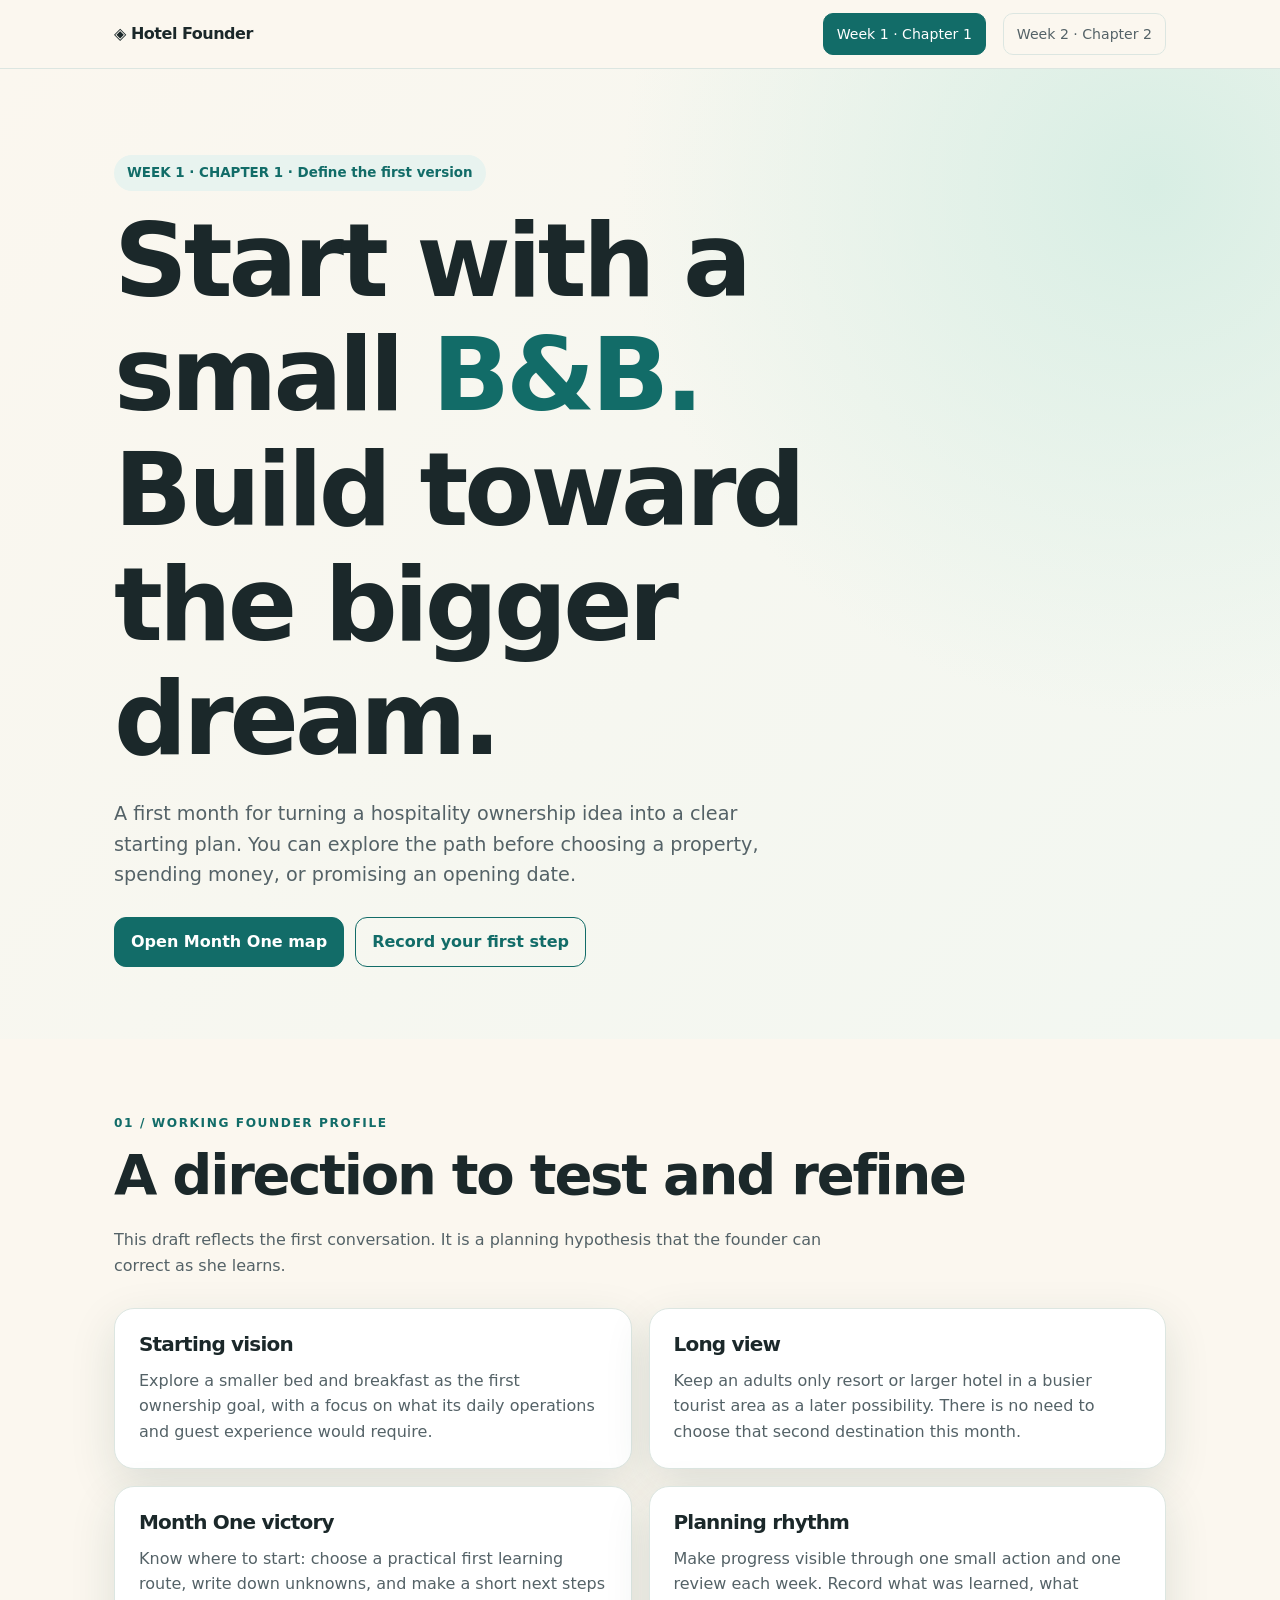
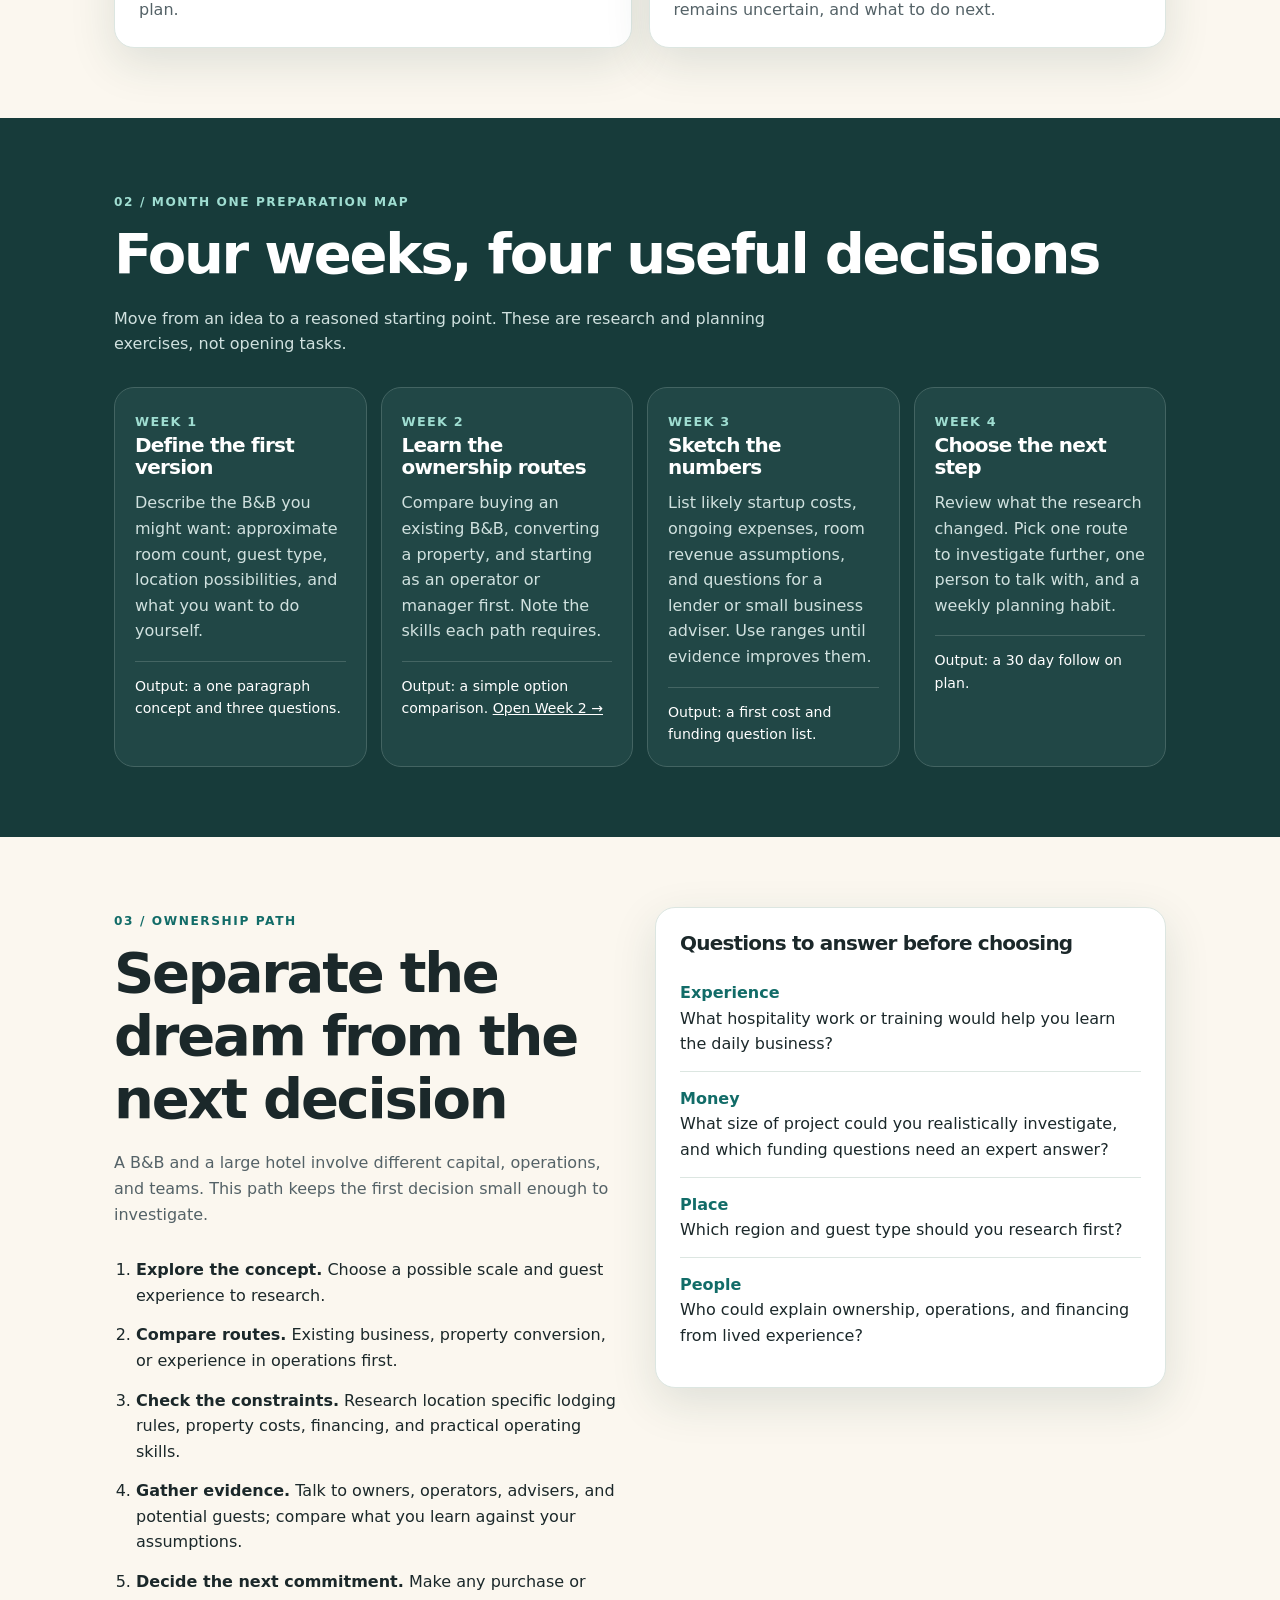
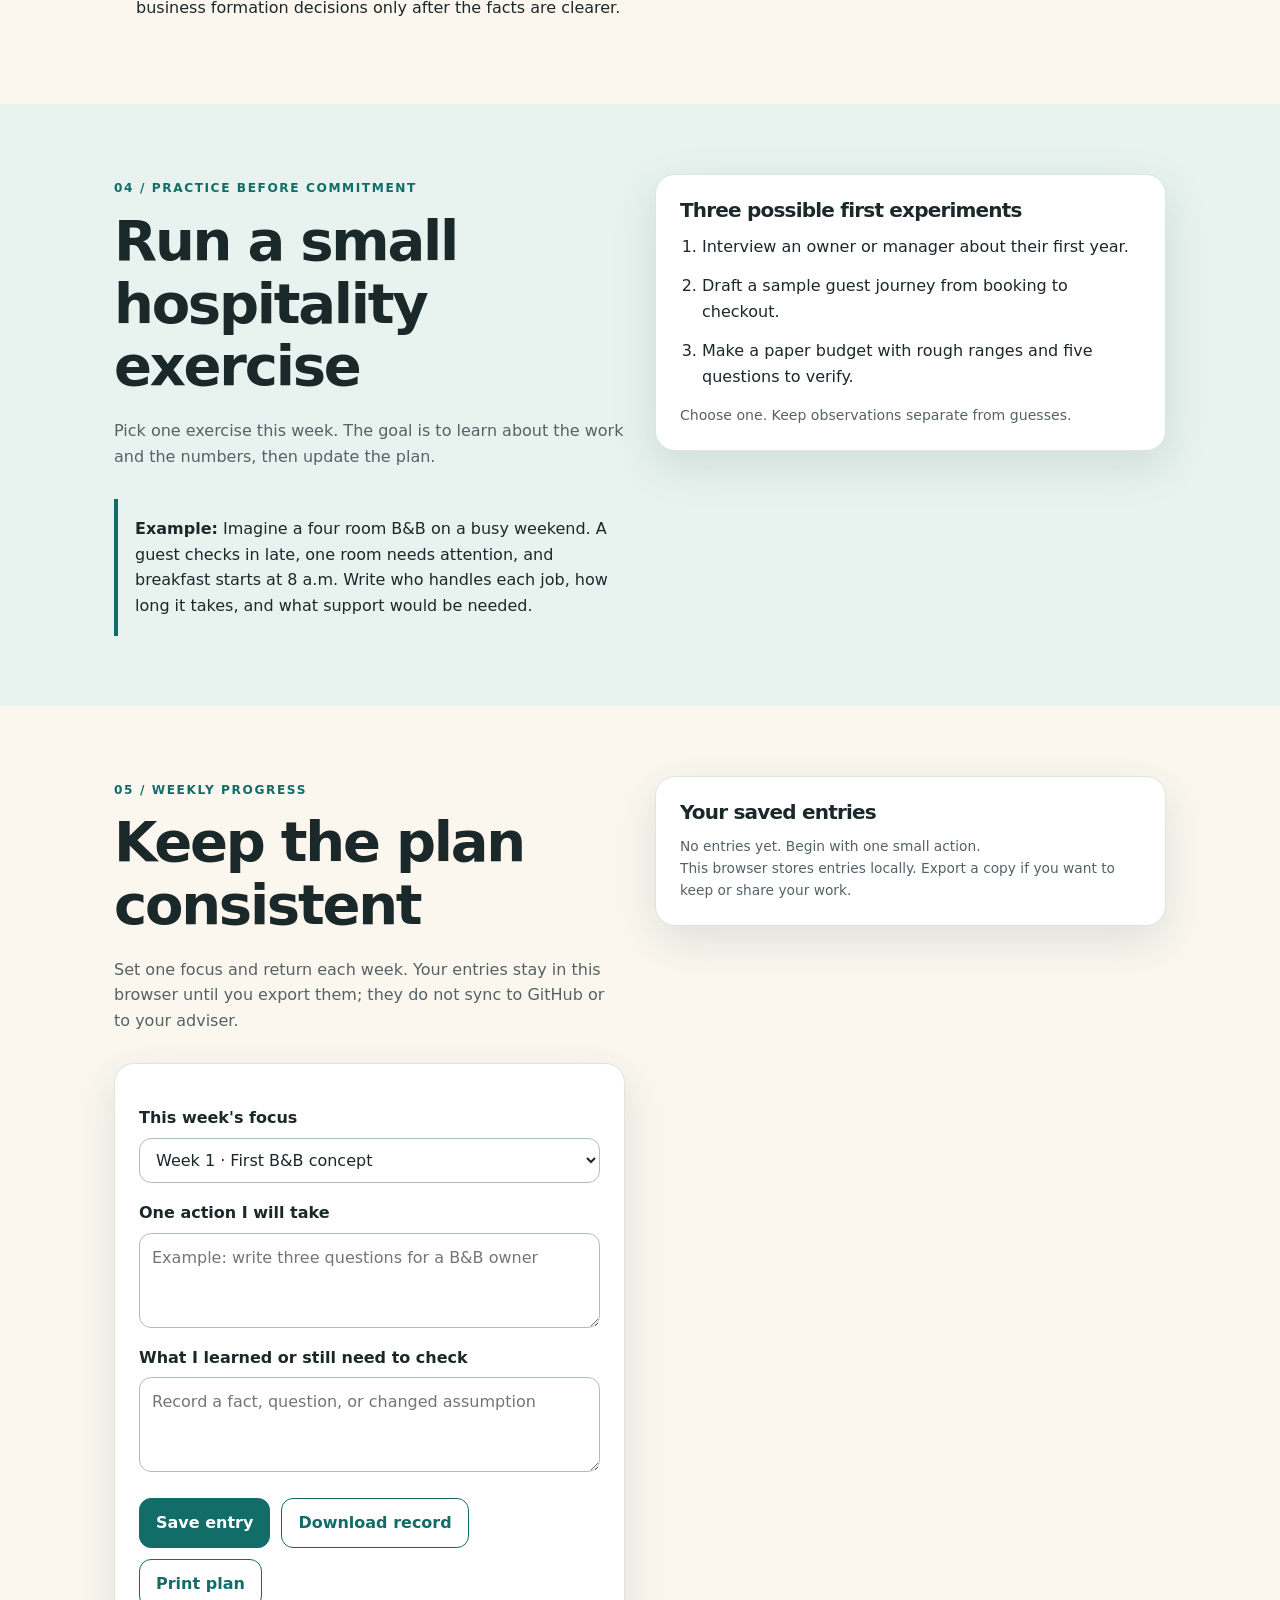
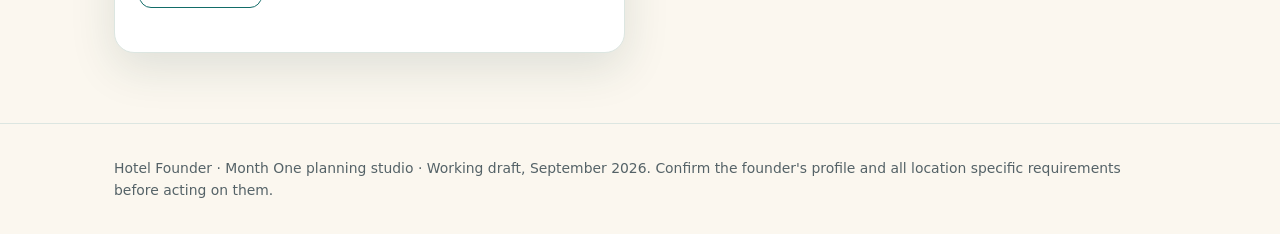
==== commit c5ad2786: "Separate founder chapters and focus Week 2 on ownership route comparison" ====
--- a/hotel-founder/index.html
+++ b/hotel-founder/index.html
@@ -4,33 +4,18 @@
 <meta charset="utf-8">
 <meta name="viewport" content="width=device-width, initial-scale=1">
 <meta name="color-scheme" content="light">
-<title>Hotel Founder | Chapter 2 · Your Support Team</title>
+<title>Hotel Founder | Week 1 · Chapter 1</title>
 <style>
 :root{--ink:#1b282a;--muted:#546267;--accent:#126c68;--pale:#e8f3ef;--cream:#fbf7ef;--line:#dce6e1;--white:#fff;--shadow:0 15px 45px #173e3620}*{box-sizing:border-box}html{scroll-behavior:smooth}body{margin:0;font:16px/1.6 system-ui,-apple-system,Segoe UI,sans-serif;background:var(--cream);color:var(--ink)}a{color:inherit}button,textarea,select{font:inherit}button{cursor:pointer}.wrap{max-width:1100px;margin:auto;padding:0 24px}header{position:sticky;top:0;background:#fbf7eff2;backdrop-filter:blur(12px);border-bottom:1px solid var(--line);z-index:2}.nav{min-height:68px;display:flex;justify-content:space-between;align-items:center;gap:20px}.brand{font-weight:850;text-decoration:none;letter-spacing:-.03em}nav{display:flex;gap:17px;flex-wrap:wrap;font-size:.88rem}nav a{text-decoration:none;color:var(--muted)}nav a:hover,nav a:focus{color:var(--accent);text-decoration:underline}.hero{padding:86px 0 72px;background:radial-gradient(circle at 90% 12%,#d8eee4 0,transparent 37%),linear-gradient(130deg,#fbf7ef,#f2f7f1)}.eyebrow{color:var(--accent);font-weight:800;letter-spacing:.13em;text-transform:uppercase;font-size:.76rem}h1,h2,h3{line-height:1.12;letter-spacing:-.04em}h1{font-size:clamp(3.4rem,8vw,6.7rem);margin:13px 0 22px;max-width:830px}h1 em{font-style:normal;color:var(--accent)}h2{font-size:clamp(2.15rem,5vw,3.5rem);margin:10px 0 20px}h3{font-size:1.25rem;margin:0 0 12px}.lede{font-size:1.2rem;max-width:660px;color:var(--muted)}.tag{display:inline-block;border-radius:100px;padding:7px 13px;background:var(--pale);color:var(--accent);font-size:.84rem;font-weight:750}.hero-actions,.buttons{display:flex;gap:11px;flex-wrap:wrap;margin-top:26px}.button{border:1px solid var(--accent);border-radius:12px;background:var(--accent);color:#fff;text-decoration:none;padding:11px 16px;font-weight:750;display:inline-block}.button.secondary{background:transparent;color:var(--accent)}section{padding:70px 0}.intro{max-width:720px;color:var(--muted);margin-bottom:30px}.grid{display:grid;grid-template-columns:repeat(2,minmax(0,1fr));gap:17px}.card{background:var(--white);border:1px solid var(--line);border-radius:20px;padding:24px;box-shadow:var(--shadow)}.card p{color:var(--muted);margin:0}.card .small{font-size:.88rem}.number{font-size:.8rem;color:var(--accent);font-weight:850;letter-spacing:.1em}.band{background:#173b3a;color:white}.band .intro,.band .card p{color:#d0e1df}.band .card{background:#214746;border-color:#436462;box-shadow:none}.weeks{display:grid;grid-template-columns:repeat(4,1fr);gap:14px}.weeks .card{padding:20px}.outcome{margin-top:17px;padding-top:13px;border-top:1px solid #718c8970;font-size:.88rem}.split{display:grid;grid-template-columns:1fr 1fr;gap:30px;align-items:start}.prompt{padding:14px 0;border-bottom:1px solid var(--line)}.prompt strong{display:block;color:var(--accent)}.prompt:last-child{border:0}.field{display:grid;gap:7px;margin:17px 0}.field label{font-weight:750}.field textarea,.field select{width:100%;border:1px solid #adbfba;border-radius:12px;padding:11px 12px;background:white;color:var(--ink)}.field textarea{min-height:95px;resize:vertical}.hint,.status{font-size:.86rem;color:var(--muted)}.status{min-height:1.4em}.scenario{padding:17px;border-left:4px solid var(--accent);background:var(--pale);border-radius:0 13px 13px 0}.steps{margin:0;padding-left:22px}.steps li{margin:0 0 14px}.ready{background:var(--pale)}footer{border-top:1px solid var(--line);padding:33px 0;color:var(--muted);font-size:.87rem}@media(max-width:850px){.weeks{grid-template-columns:repeat(2,1fr)}}@media(max-width:680px){.grid,.split,.weeks{grid-template-columns:1fr}.hero{padding:58px 0}nav{display:none}section{padding:52px 0}}@media print{header,.hero-actions,.buttons,#journalControls{display:none!important}body{background:#fff}section,.hero{padding:24px 0}.card{box-shadow:none;break-inside:avoid}}
 </style>
 <link rel="stylesheet" href="chapter2.css">
 </head>
 <body>
-<header><div class="wrap nav"><a href="#top" class="brand">◈ Hotel Founder</a><nav aria-label="Sections"><a href="#chapter2">Chapter 2</a><a href="#contactDesk">Contacts</a><a href="#profile">Founder profile</a><a href="#map">Month One</a><a href="#path">Ownership path</a><a href="#practice">Practice</a><a href="#journal">Progress</a></nav></div></header>
+<header><div class="wrap nav"><a href="./" class="brand">◈ Hotel Founder</a><nav class="chapter-tabs" aria-label="Chapters"><a href="./" aria-current="page">Week 1 · Chapter 1</a><a href="week-2.html">Week 2 · Chapter 2</a></nav></div></header>
 <main id="top">
-<section id="chapter2" class="chapter"><div class="wrap">
-<div class="chapter-top"><span class="tag">CHAPTER 2 · WEEK TWO</span><a href="#profile">Return to Chapter 1 ↗</a></div>
-<div class="chapter-title"><div><span class="eyebrow">Solaris / Hotel Founder</span><h2>You can start with<br><em>one conversation.</em></h2></div><p>You don't need every answer to begin. This week, meet the people who can help you find the next one. The next founder questions can wait; this chapter is ready whenever you are.</p></div>
-<div class="chapter-layout">
-<aside class="nexus"><div class="nexus-top"><span>SOLARIS · NEXUS</span><span id="nexusClock">YOUR DESK</span></div><div class="orb" aria-hidden="true"></div><h3>Your next step is within reach.</h3><p>A place to practice, connect, and keep what you learn.</p><div class="nexus-grid"><a href="#contactDesk">◎<span>Contacts</span></a><button data-panel="practice">◉<span>Practice</span></button><a href="#numbers">⌗<span>Calculator</span></a><a href="#weekPlan">▦<span>Week plan</span></a><a href="#knowledge">✎<span>Notes</span></a><a href="#research">◇<span>Knowledge</span></a><button id="exportChapter">↓<span>Export</span></button><a href="#frontier">+<span>Frontier</span></a><a href="#structures">↗<span>Learn</span></a></div><form id="nexusCommand"><label class="sr-only" for="command">Ask your desk to open a tool</label><input id="command" placeholder="Try contacts, practice, costs…"><button aria-label="Open tool">→</button></form><p id="commandStatus" role="status">Your work stays in this browser. Export to keep a copy.</p></aside>
-<div><article class="chapter-card welcome"><span class="eyebrow">This week's small win</span><h3>Build evidence that you can move forward.</h3><p>Choose one adviser. Practice a short introduction. Prepare a question. If you're ready, reach out and record the next step. A useful question is progress—even before you own a building.</p><div class="buttons"><a class="button" href="#contactDesk">Find my first conversation</a><button class="button secondary" data-panel="practice">Practice first</button></div></article><article id="weekPlan" class="chapter-card"><h3>Your Week 2 plan</h3><p>About 15–20 minutes per session. Check a step when you have actually done it.</p><div id="checklist"></div><p id="progressCount" role="status"></p></article></div>
-</div>
-<div id="contactDesk" class="chapter-section"><span class="eyebrow">01 / People and programs</span><h2>A support team starts here.</h2><p>Start with SCORE or an SBDC. These are public resource contacts, not confirmed partners. Minnesota is a worked example until a location is chosen. Contact details checked September 30, 2026.</p><label for="contactFilter">Find a contact or topic</label><input id="contactFilter" class="wide-input" type="search" placeholder="Try mentor, licensing, software…"><div id="contactCards" class="contact-grid"></div></div>
-<div id="structures" class="chapter-section"><span class="eyebrow">02 / Make the business understandable</span><h2>What kind of company could this be?</h2><p>First choose what work the business will do. Then compare a legal structure with an adviser. Researching and practicing do not require forming a company.</p><div class="contact-grid"><article class="chapter-card"><span class="pill">Legal structure</span><h3>Sole proprietor · S.P.</h3><p>One person doing business without a separate entity. Simple to begin, but business obligations can reach personal assets. A trade name does not create liability protection.</p><strong>Ask:</strong><p>“Which registrations, taxes and insurance would my actual activities require?”</p></article><article class="chapter-card"><span class="pill">Legal structure</span><h3>Limited liability company</h3><p>An LLC is a state-law entity that can have one owner. It can separate some business liabilities, but guarantees, personal conduct and insurance still matter. Tax treatment is a separate question.</p><strong>Ask:</strong><p>“For this property and operation, what protection and ongoing obligations would an LLC create?”</p></article><article class="chapter-card"><span class="pill">Business role</span><h3>Property company</h3><p>A PropertyCo holds real estate and may lease it to the operating business. It might be an LLC; the label itself is not a legal structure or a lodging permit.</p><strong>Ask:</strong><p>“Would separating the building from operations justify the financing, insurance and accounting costs?”</p></article><article class="chapter-card"><span class="pill">Business role</span><h3>Holding company</h3><p>A HoldCo owns interests in other companies. It can become useful with multiple assets or partners. Owning one small B&amp;B does not automatically require three companies.</p><strong>Ask:</strong><p>“What concrete problem would an extra entity solve at my current stage?”</p></article></div><details class="chapter-card"><summary>A practical sole proprietor starting checklist</summary><ol><li>Describe the activity and choose the city/state before registering.</li><li>Check whether a trade name/DBA filing is needed. In Minnesota, using a name other than your true full name generally requires an assumed-name filing; check the state's filing and publication instructions.</li><li>Confirm tax registration, any EIN requirement, banking and bookkeeping with a qualified adviser.</li><li>Before hosting guests, confirm parcel use, lodging/food approvals, fire/building requirements and insurance. Business registration alone does not authorize lodging.</li><li>Compare personal exposure with an LLC before taking deposits, signing a property agreement or starting guest operations.</li></ol><p>There is no education credential promised or granted here. Ask the licensing authority what qualifications and training apply to the specific operation.</p></details><p class="sources">Read: <a href="https://www.sba.gov/counseling/launch-your-business/">SBA business structures</a> · <a href="https://www.irs.gov/businesses/small-businesses-self-employed/limited-liability-company-llc">IRS LLC overview</a> · <a href="https://www.sos.mn.gov/business-liens/business-forms-fees/assumed-namedba/">Minnesota DBA</a> · <a href="https://www.sos.mn.gov/business-liens/business-forms-fees/minnesota-limited-liability-company-forms/">Minnesota LLC forms and fees</a></p></div>
-<div id="numbers" class="chapter-section"><span class="eyebrow">03 / Understand one small B&amp;B</span><h2>Try the numbers before the commitment.</h2><p>A learning model, not a property forecast. Change the assumptions. The result is before debt, owner pay, taxes and capital repairs.</p><div class="chapter-card"><div class="calc-grid"><label>Rooms<input id="rooms" type="number" min="1" max="1000" value="4"></label><label>Nights in month<input id="nights" type="number" min="1" max="31" value="30"></label><label>Occupancy %<input id="occupancy" type="number" min="0" max="100" value="50"></label><label>Average rate $<input id="rate" type="number" min="0" value="150"></label><label>Cost per occupied night $<input id="variable" type="number" min="0" value="35"></label><label>Fixed monthly costs $<input id="fixed" type="number" min="0" value="5000"></label></div><output id="calcResult" aria-live="polite"></output></div><details class="chapter-card"><summary>Published cost snapshots to investigate</summary><p>Research snapshot: September 25, 2026. Confirm current scope and pricing before relying on these figures; these are not a startup budget.</p><ul><li><a href="https://www.alplodging.org/aspiring-lodging-professional/">ALP aspiring-owner membership</a>: $45/month or $499/year. Optional education/network membership.</li><li><a href="https://www.furnishedfinder.com/">Furnished Finder</a>: $199/year listing snapshot. A listing does not promise demand.</li><li><a href="https://stripe.com/pricing">Stripe</a>: US domestic online card baseline 2.9% + $0.30; other transaction types can differ.</li><li><a href="https://www.thinkreservations.com/company/contact-us">ThinkReservations</a>: request a written quote covering setup, subscriptions, processing and room count.</li></ul><p>Still to quote: property, renovations, inspections, insurance, laundry, breakfast, utilities, staffing, working capital and professional advice. Source detail and more vendors are in the research map.</p></details></div>
-<div id="research" class="chapter-section"><span class="eyebrow">04 / Solaris lodging research</span><h2>Two paths. One grounded starting point.</h2><div class="contact-grid"><article class="chapter-card"><h3>The founder's own B&amp;B</h3><p>Compare an existing inn, a property conversion, and learning through operations first. Get financial records and local approvals before a purchase decision. Her business needs to work on its own economics.</p><p><a href="https://pursuitlending.com/resources/brickinn-mount-morris-ny/">Real example: BrickInn's acquisition story ↗</a></p></article><article class="chapter-card"><h3>The Solaris partner idea</h3><p>Begin by researching a preferred-rate agreement with one independent property. Later compare room allotments with release dates and guaranteed blocks. A guarantee creates a payment obligation even when rooms go unused.</p><p>No rooms are contracted and no contacts listed here are Solaris partners.</p></article></div><details class="chapter-card"><summary>Long stays, “licenses to live,” and local rules</summary><p>A contract label or LLC does not decide occupancy rights. In Minnesota, 30 days alone does not establish the lodging-tax exemption; the Revenue guidance specifies qualifying conditions. Tax treatment, tenancy rights, zoning, guest rules and work authorization are separate questions.</p><p>For each location, ask a local lodging attorney and the relevant agencies: Who is the operator? Who collects payments and taxes? What stay rules apply? What rights and notice requirements arise? A lodging agreement does not itself grant immigration or work permission.</p><p><a href="https://www.revenue.state.mn.us/book/export/html/12636">Minnesota lodging tax guidance</a> · <a href="https://www.revisor.mn.gov/statutes/cite/504B.001">Minnesota tenancy definitions</a></p></details><div class="buttons"><a class="button" href="research.html">Read the full research map</a><a class="button secondary" href="solaris_lodging_research_map.md" download>Download Markdown</a><a class="button secondary" href="https://stellaris-global-compass-engine.ai.studio/" target="_blank" rel="noopener">Open Global Compass ↗</a></div><p class="hint">The practice room here uses guided scripts and optional browser speech. It is not connected to the Compass voice service or to a real adviser.</p></div>
-<div id="knowledge" class="chapter-section"><span class="eyebrow">05 / Keep what you learn</span><h2>Your evidence notebook</h2><div class="contact-grid"><div class="chapter-card"><label for="chapterNote">A fact, question, or next step</label><textarea id="chapterNote" placeholder="Who did I talk to? What did I learn? What will I verify next?"></textarea><button id="saveChapterNote" class="button">Save note</button><div id="noteList"></div></div><div id="frontier" class="chapter-card"><h3>Capability frontier</h3><p>Unknowns become research tasks. Add the city, a missing contact, a financing question, or a rule that needs checking.</p><label for="frontierInput">One thing to find out</label><input id="frontierInput" class="wide-input" placeholder="Which office licenses this property?"><button id="saveFrontier" class="button secondary">Save research task</button><ul id="frontierList"></ul><label for="restoreChapter">Restore a Chapter 2 export</label><input id="restoreChapter" type="file" accept="application/json,.json"><p class="hint">Restore replaces Chapter 2 notes and progress in this browser. Chapter 1 stays separate.</p></div></div><p id="chapterStatus" role="status"></p></div>
-</div></section>
-<dialog id="outreachDialog" class="outreach-dialog"><form method="dialog"><button class="dialog-close" aria-label="Close draft">×</button></form><span class="eyebrow">Prepare your connection</span><h2 id="draftTitle">Outreach draft</h2><label for="senderName">Your name (optional)</label><input id="senderName" class="wide-input" placeholder="Your name"><label for="senderPlace">Possible location (optional)</label><input id="senderPlace" class="wide-input" placeholder="City/state or still exploring"><button id="refreshDraft" class="button secondary">Update draft</button><label for="draftText">Review and edit before sending</label><textarea id="draftText"></textarea><div class="buttons"><button id="copyDraft" class="button">Copy draft</button><a id="emailDraft" class="button secondary">Open email draft</a><a id="contactPortal" class="button secondary" target="_blank" rel="noopener">Open contact page</a></div><p id="draftStatus" role="status">Nothing is sent automatically.</p></dialog>
-<dialog id="practiceDialog" class="practice-dialog"><button id="closePractice" class="dialog-close" aria-label="Close practice">×</button><div class="practice-avatar">S</div><span class="practice-label">GUIDED PRACTICE · NO REAL CALL</span><h2 id="practiceName">Mentor conversation</h2><p id="practiceTime">00:00</p><div class="wave" aria-hidden="true">▂ ▅ ▃ ▇ ▄ ▆ ▂ ▅ ▇ ▃ ▆ ▂</div><div id="transcript" class="transcript" aria-live="polite"></div><label for="practiceReply">Your reply</label><textarea id="practiceReply" placeholder="Try: I’m exploring a small B&B and I’d like help figuring out my first step."></textarea><div class="practice-controls"><button id="micPractice" title="Use microphone">Mic</button><button id="speakerPractice" aria-pressed="false">Voice off</button><button id="sendPractice">Reply →</button></div><p id="practiceHint">Typed practice works without a microphone. Optional speech features depend on your browser.</p><button id="endPractice" class="hangup">End &amp; save practice</button></dialog>
-<div class="hero"><div class="wrap"><span class="tag">A living preparation workspace</span><h1>Start with a small <em>B&amp;B.</em> Build toward the bigger dream.</h1><p class="lede">A first month for turning a hospitality ownership idea into a clear starting plan. You can explore the path before choosing a property, spending money, or promising an opening date.</p><div class="hero-actions"><a class="button" href="#map">Open Month One map</a><a class="button secondary" href="#journal">Record your first step</a></div></div></div>
+<div class="hero"><div class="wrap"><span class="tag">WEEK 1 · CHAPTER 1 · Define the first version</span><h1>Start with a small <em>B&amp;B.</em> Build toward the bigger dream.</h1><p class="lede">A first month for turning a hospitality ownership idea into a clear starting plan. You can explore the path before choosing a property, spending money, or promising an opening date.</p><div class="hero-actions"><a class="button" href="#map">Open Month One map</a><a class="button secondary" href="#journal">Record your first step</a></div></div></div>
 <section id="profile"><div class="wrap"><span class="eyebrow">01 / Working founder profile</span><h2>A direction to test and refine</h2><p class="intro">This draft reflects the first conversation. It is a planning hypothesis that the founder can correct as she learns.</p><div class="grid"><article class="card"><h3>Starting vision</h3><p>Explore a smaller bed and breakfast as the first ownership goal, with a focus on what its daily operations and guest experience would require.</p></article><article class="card"><h3>Long view</h3><p>Keep an adults only resort or larger hotel in a busier tourist area as a later possibility. There is no need to choose that second destination this month.</p></article><article class="card"><h3>Month One victory</h3><p>Know where to start: choose a practical first learning route, write down unknowns, and make a short next steps plan.</p></article><article class="card"><h3>Planning rhythm</h3><p>Make progress visible through one small action and one review each week. Record what was learned, what remains uncertain, and what to do next.</p></article></div></div></section>
-<section class="band" id="map"><div class="wrap"><span class="eyebrow" style="color:#9fddd1">02 / Month One preparation map</span><h2>Four weeks, four useful decisions</h2><p class="intro">Move from an idea to a reasoned starting point. These are research and planning exercises, not opening tasks.</p><div class="weeks"><article class="card"><span class="number" style="color:#9fddd1">WEEK 1</span><h3>Define the first version</h3><p>Describe the B&amp;B you might want: approximate room count, guest type, location possibilities, and what you want to do yourself.</p><div class="outcome">Output: a one paragraph concept and three questions.</div></article><article class="card"><span class="number" style="color:#9fddd1">WEEK 2</span><h3>Learn the ownership routes</h3><p>Compare buying an existing B&amp;B, converting a property, and starting as an operator or manager first. Note the skills each path requires.</p><div class="outcome">Output: a simple option comparison.</div></article><article class="card"><span class="number" style="color:#9fddd1">WEEK 3</span><h3>Sketch the numbers</h3><p>List likely startup costs, ongoing expenses, room revenue assumptions, and questions for a lender or small business adviser. Use ranges until evidence improves them.</p><div class="outcome">Output: a first cost and funding question list.</div></article><article class="card"><span class="number" style="color:#9fddd1">WEEK 4</span><h3>Choose the next step</h3><p>Review what the research changed. Pick one route to investigate further, one person to talk with, and a weekly planning habit.</p><div class="outcome">Output: a 30 day follow on plan.</div></article></div></div></section>
+<section class="band" id="map"><div class="wrap"><span class="eyebrow" style="color:#9fddd1">02 / Month One preparation map</span><h2>Four weeks, four useful decisions</h2><p class="intro">Move from an idea to a reasoned starting point. These are research and planning exercises, not opening tasks.</p><div class="weeks"><article class="card"><span class="number" style="color:#9fddd1">WEEK 1</span><h3>Define the first version</h3><p>Describe the B&amp;B you might want: approximate room count, guest type, location possibilities, and what you want to do yourself.</p><div class="outcome">Output: a one paragraph concept and three questions.</div></article><article class="card"><span class="number" style="color:#9fddd1">WEEK 2</span><h3>Learn the ownership routes</h3><p>Compare buying an existing B&amp;B, converting a property, and starting as an operator or manager first. Note the skills each path requires.</p><div class="outcome">Output: a simple option comparison. <a href="week-2.html">Open Week 2 →</a></div></article><article class="card"><span class="number" style="color:#9fddd1">WEEK 3</span><h3>Sketch the numbers</h3><p>List likely startup costs, ongoing expenses, room revenue assumptions, and questions for a lender or small business adviser. Use ranges until evidence improves them.</p><div class="outcome">Output: a first cost and funding question list.</div></article><article class="card"><span class="number" style="color:#9fddd1">WEEK 4</span><h3>Choose the next step</h3><p>Review what the research changed. Pick one route to investigate further, one person to talk with, and a weekly planning habit.</p><div class="outcome">Output: a 30 day follow on plan.</div></article></div></div></section>
 <section id="path"><div class="wrap split"><div><span class="eyebrow">03 / Ownership path</span><h2>Separate the dream from the next decision</h2><p class="intro">A B&amp;B and a large hotel involve different capital, operations, and teams. This path keeps the first decision small enough to investigate.</p><ol class="steps"><li><strong>Explore the concept.</strong> Choose a possible scale and guest experience to research.</li><li><strong>Compare routes.</strong> Existing business, property conversion, or experience in operations first.</li><li><strong>Check the constraints.</strong> Research location specific lodging rules, property costs, financing, and practical operating skills.</li><li><strong>Gather evidence.</strong> Talk to owners, operators, advisers, and potential guests; compare what you learn against your assumptions.</li><li><strong>Decide the next commitment.</strong> Make any purchase or business formation decisions only after the facts are clearer.</li></ol></div><aside class="card"><h3>Questions to answer before choosing</h3><div class="prompt"><strong>Experience</strong>What hospitality work or training would help you learn the daily business?</div><div class="prompt"><strong>Money</strong>What size of project could you realistically investigate, and which funding questions need an expert answer?</div><div class="prompt"><strong>Place</strong>Which region and guest type should you research first?</div><div class="prompt"><strong>People</strong>Who could explain ownership, operations, and financing from lived experience?</div></aside></div></section>
 <section id="practice" class="ready"><div class="wrap split"><div><span class="eyebrow">04 / Practice before commitment</span><h2>Run a small hospitality exercise</h2><p class="intro">Pick one exercise this week. The goal is to learn about the work and the numbers, then update the plan.</p><div class="scenario"><strong>Example:</strong> Imagine a four room B&amp;B on a busy weekend. A guest checks in late, one room needs attention, and breakfast starts at 8 a.m. Write who handles each job, how long it takes, and what support would be needed.</div></div><div class="card"><h3>Three possible first experiments</h3><ol class="steps"><li>Interview an owner or manager about their first year.</li><li>Draft a sample guest journey from booking to checkout.</li><li>Make a paper budget with rough ranges and five questions to verify.</li></ol><p class="small">Choose one. Keep observations separate from guesses.</p></div></div></section>
 <section id="journal"><div class="wrap split"><div><span class="eyebrow">05 / Weekly progress</span><h2>Keep the plan consistent</h2><p class="intro">Set one focus and return each week. Your entries stay in this browser until you export them; they do not sync to GitHub or to your adviser.</p><div class="card"><div class="field"><label for="week">This week's focus</label><select id="week"><option>Week 1 · First B&amp;B concept</option><option>Week 2 · Ownership routes</option><option>Week 3 · Costs and funding questions</option><option>Week 4 · Next decision</option></select></div><div class="field"><label for="action">One action I will take</label><textarea id="action" placeholder="Example: write three questions for a B&B owner"></textarea></div><div class="field"><label for="learning">What I learned or still need to check</label><textarea id="learning" placeholder="Record a fact, question, or changed assumption"></textarea></div><div class="buttons" id="journalControls"><button class="button" id="save" type="button">Save entry</button><button class="button secondary" id="export" type="button">Download record</button><button class="button secondary" id="print" type="button">Print plan</button></div><p class="status" id="status" role="status"></p></div></div><aside class="card"><h3>Your saved entries</h3><div id="entries" aria-live="polite"><p class="hint">No entries yet. Begin with one small action.</p></div><p class="hint">This browser stores entries locally. Export a copy if you want to keep or share your work.</p></aside></div></section>
@@ -38,5 +23,5 @@
 <script>
 (()=>{const key='hotel-founder-month-one-v1',byId=id=>document.getElementById(id),status=byId('status');let entries=[];try{const raw=JSON.parse(localStorage.getItem(key)||'[]');if(Array.isArray(raw))entries=raw}catch{}function render(){const box=byId('entries');box.replaceChildren();if(!entries.length){const p=document.createElement('p');p.className='hint';p.textContent='No entries yet. Begin with one small action.';box.append(p);return}for(const item of [...entries].reverse()){const div=document.createElement('div');div.className='prompt';const title=document.createElement('strong');title.textContent=item.week+' · '+item.date;const act=document.createElement('p');act.textContent='Action: '+item.action;const learn=document.createElement('p');learn.textContent='Learning: '+(item.learning||'To be added');div.append(title,act,learn);box.append(div)}}byId('save').addEventListener('click',()=>{const action=byId('action').value.trim();if(!action){status.textContent='Write one action before saving.';return}entries.push({date:new Date().toLocaleDateString(),week:byId('week').value,action,learning:byId('learning').value.trim()});try{localStorage.setItem(key,JSON.stringify(entries));status.textContent='Saved in this browser.';byId('action').value='';byId('learning').value='';render()}catch{entries.pop();status.textContent='This browser could not save your entry. Copy your text before leaving.'}});byId('export').addEventListener('click',()=>{const lines=['Hotel Founder · Month One record','Exported: '+new Date().toLocaleString(),''];for(const item of entries)lines.push(item.date+' — '+item.week,'Action: '+item.action,'Learning: '+(item.learning||'To be added'),'');const blob=new Blob([lines.join('\n')],{type:'text/plain;charset=utf-8'}),url=URL.createObjectURL(blob),a=document.createElement('a');a.href=url;a.download='hotel-founder-month-one-record.txt';a.click();setTimeout(()=>URL.revokeObjectURL(url),1000)});byId('print').addEventListener('click',()=>window.print());render()})();
 </script>
-<script src="chapter2.js"></script>
+
 </body></html>
--- a/hotel-founder/chapter2.css
+++ b/hotel-founder/chapter2.css
@@ -1 +1,3 @@
 .chapter{padding:38px 0 64px;background:radial-gradient(ellipse at 8% 0,#e1ebe4,transparent 45%),#f8f5ed}.chapter-top{display:flex;justify-content:space-between;gap:15px;align-items:center}.chapter-top a{font-size:.85rem}.chapter-title{display:grid;grid-template-columns:1.5fr 1fr;gap:35px;align-items:end;margin:55px 0 35px}.chapter-title h2{font-size:clamp(2.8rem,6vw,4.8rem);margin:12px 0;line-height:1.03}.chapter-title em{font-style:normal;color:#126c68}.chapter-title p{color:#546267;font-size:1.08rem}.chapter-layout{display:grid;grid-template-columns:330px 1fr;gap:28px;align-items:start}.chapter-card{background:#fff;border:1px solid #dce6e1;border-radius:20px;padding:24px;margin-bottom:18px}.chapter-card p{color:#546267}.chapter-card h3{font-size:1.45rem}.welcome h3{font-size:2rem;margin-top:15px}.chapter-section{padding-top:75px;scroll-margin-top:70px}.chapter-section>p{max-width:780px}.chapter-section h2{font-size:clamp(2rem,4vw,3rem)}.nexus{background:radial-gradient(ellipse at 50% 20%,#3c2714,transparent 40%),#0b0d11;border:5px solid #262a31;border-radius:39px;padding:22px;color:#f4f6f8;box-shadow:0 22px 45px #1d2b2930;text-align:center}.nexus-top{display:flex;justify-content:space-between;font-size:.57rem;letter-spacing:.14em;color:#c6b6a0}.orb{width:90px;height:90px;border-radius:50%;margin:28px auto;background:radial-gradient(circle at 38% 30%,#fff0b4,#ef9c35 27%,#ac5111 60%,#27130c 80%);box-shadow:0 0 35px #f29b2560,inset -10px -10px 15px #3a180c}.nexus h3{font-size:1.45rem;font-weight:550;line-height:1.2}.nexus>p{color:#b3b8c1;font-size:.83rem}.nexus-grid{display:grid;grid-template-columns:repeat(3,1fr);gap:8px;margin:24px 0}.nexus-grid a,.nexus-grid button{border:1px solid #343841;background:#171b23;color:#f4bd6b;border-radius:13px;padding:11px 3px;text-decoration:none;font:20px system-ui;cursor:pointer}.nexus-grid span{display:block;font-size:.66rem;color:#e4e7ee;margin-top:6px}.nexus-grid a:hover,.nexus-grid button:hover{background:#2b303a}.nexus form{display:flex;border:1px solid #383d47;border-radius:20px;overflow:hidden}.nexus input{background:transparent;color:#fff;width:100%;min-width:0;padding:10px;border:0;font-size:.77rem}.nexus form button{background:transparent;color:#f4bd6b;border:0;font-size:20px}.nexus #commandStatus{font-size:.7rem;min-height:3em}#checklist label{display:flex;align-items:flex-start;gap:12px;padding:13px 0;border-bottom:1px solid #e3e8e4;cursor:pointer}input[type=checkbox]{width:19px;height:19px;accent-color:#126c68;flex-shrink:0;margin-top:4px}.contact-grid{display:grid;grid-template-columns:repeat(2,minmax(0,1fr));gap:18px}.contact-grid .chapter-card{margin:0}.contact-grid .buttons{gap:8px;margin-top:15px}.contact-grid .button{padding:8px 11px;font-size:.83rem}.pill{display:inline-block;font-size:.72rem;font-weight:800;color:#126c68;background:#e8f3ef;padding:4px 8px;border-radius:5px;margin-bottom:12px}.contact-detail{font-size:.85rem;overflow-wrap:anywhere}.contact-source{font-size:.76rem}.contact-stage{width:100%;margin-top:10px;border:1px solid #b3c6be;border-radius:8px;padding:7px;background:#fff}.wide-input,.chapter textarea,.outreach-dialog textarea,.outreach-dialog input{font:inherit;display:block;width:100%;padding:12px;border:1px solid #adbdb6;border-radius:10px;background:white;color:#1b282a;margin:7px 0 15px}.chapter textarea{min-height:120px}.chapter label{font-size:.9rem;font-weight:650}.chapter details{margin-top:18px}.chapter summary{font-weight:750;cursor:pointer}.chapter details p{margin-bottom:0}.sources{font-size:.8rem}.calc-grid{display:grid;grid-template-columns:repeat(3,1fr);gap:15px}.calc-grid input{display:block;width:100%;font:inherit;padding:9px;margin-top:5px;border:1px solid #b9c9c1;border-radius:8px}#calcResult{display:block;padding:20px 0 0;color:#126c68;font-size:1.08rem;font-weight:700}.chapter #noteList p{border-top:1px solid #dce6e1;padding-top:14px;white-space:pre-wrap;overflow-wrap:anywhere}.chapter #frontierList{padding-left:22px;overflow-wrap:anywhere}.chapter #frontierList button{font-size:.72rem;margin-left:8px}.sr-only{position:absolute;width:1px;height:1px;overflow:hidden;clip:rect(0,0,0,0)}:focus-visible{outline:3px solid #db8b20;outline-offset:3px}dialog{border:0;box-shadow:0 30px 80px #0005;max-height:90dvh;overflow:auto}dialog::backdrop{background:#142b3dcc;backdrop-filter:blur(7px)}.outreach-dialog{width:min(640px,calc(100% - 24px));border-radius:24px;padding:32px}.outreach-dialog h2{font-size:1.9rem;margin-right:24px}.dialog-close{position:absolute;right:18px;top:12px;border:0;background:transparent;color:inherit;font-size:28px}.outreach-dialog textarea{min-height:250px}.outreach-dialog label{display:block;margin-top:15px}.practice-dialog{width:min(430px,calc(100% - 24px));background:linear-gradient(160deg,#152746,#071326);color:#f2f6ff;border-radius:32px;padding:28px;text-align:center}.practice-avatar{background:#244368;border:1px solid #4a6589;width:58px;height:58px;margin:5px auto 18px;border-radius:50%;display:grid;place-items:center;font-size:24px}.practice-label{font-size:.65rem;letter-spacing:.12em;color:#9dbce0}.practice-dialog h2{font-size:1.65rem;margin:10px 0}.practice-dialog p{font-size:.8rem;color:#bdd0e8}.wave{letter-spacing:5px;color:#72b4fb;margin:12px 0;font-size:22px}.transcript{text-align:left;max-height:210px;overflow:auto;border:1px solid #365074;border-radius:14px;padding:13px;font-size:.83rem;scroll-behavior:smooth}.transcript p{margin:5px 0 14px;white-space:pre-wrap;overflow-wrap:anywhere}.transcript strong{color:#8fc5fc}.practice-dialog textarea{font:inherit;background:#0d1c32;color:white;border:1px solid #45658e;border-radius:12px;width:100%;min-height:80px;padding:10px;margin:8px 0}.practice-dialog label{font-size:.78rem;display:block;text-align:left;margin-top:14px}.practice-controls{display:flex;justify-content:center;gap:10px}.practice-controls button{border:1px solid #42618b;background:#213b5d;color:white;border-radius:20px;padding:9px 13px;font-size:.8rem}.hangup{background:#d83d51;color:white;border:0;border-radius:25px;padding:12px 20px;font-weight:750}.practice-controls button[aria-pressed=true]{background:#386499}#draftStatus,#chapterStatus{font-size:.85rem}#restoreChapter{max-width:100%;margin-top:8px}.chapter .button[hidden]{display:none}@media(max-width:760px){.chapter-title,.chapter-layout{grid-template-columns:1fr}.chapter-title{gap:0;margin-top:35px}.nexus{max-width:350px;width:100%;margin:auto}.contact-grid{grid-template-columns:1fr}.calc-grid{grid-template-columns:repeat(2,1fr)}.chapter-top{align-items:flex-start}.chapter-top a{max-width:120px}.chapter-section{padding-top:50px}.chapter-card{padding:20px}}@media print{.nexus,dialog,#contactFilter,.chapter button,.chapter input[type=file]{display:none}.chapter{padding:20px 0}.chapter-title,.chapter-layout{display:block}.chapter-section{padding-top:20px}}
+
+.chapter-tabs a{padding:9px 13px;border-radius:10px;border:1px solid #dce6e1;white-space:nowrap}.chapter-tabs a[aria-current="page"]{background:#126c68;color:white;border-color:#126c68}.chapter-tabs{display:flex!important}.chapter-title h1{font-size:clamp(2.7rem,5vw,4rem);margin:12px 0;line-height:1.08}.chapter{scroll-margin-top:80px}.route-table-wrap{overflow:auto;margin:25px 0;border:1px solid #dce6e1;border-radius:16px;background:white}.route-table{border-collapse:collapse;width:100%;min-width:780px;font-size:.92rem}.route-table th,.route-table td{padding:20px;border-bottom:1px solid #dce6e1;text-align:left;vertical-align:top}.route-table thead{background:#e8f3ef;color:#126c68}.route-table th[scope=row]{width:18%;font-size:1.05rem}.route-table td{width:27.3%}.route-fields{display:grid;grid-template-columns:repeat(3,1fr);gap:18px}.route-fields textarea{min-height:170px}.route-workbook{margin-top:20px}#routeStatus{font-size:.85rem}@media(max-width:760px){.nav{flex-wrap:wrap;padding-top:12px;padding-bottom:12px;gap:9px}.chapter-tabs{gap:7px;font-size:.75rem}.chapter-tabs a{padding:7px 9px}.route-fields{grid-template-columns:1fr}.route-fields textarea{min-height:100px}}
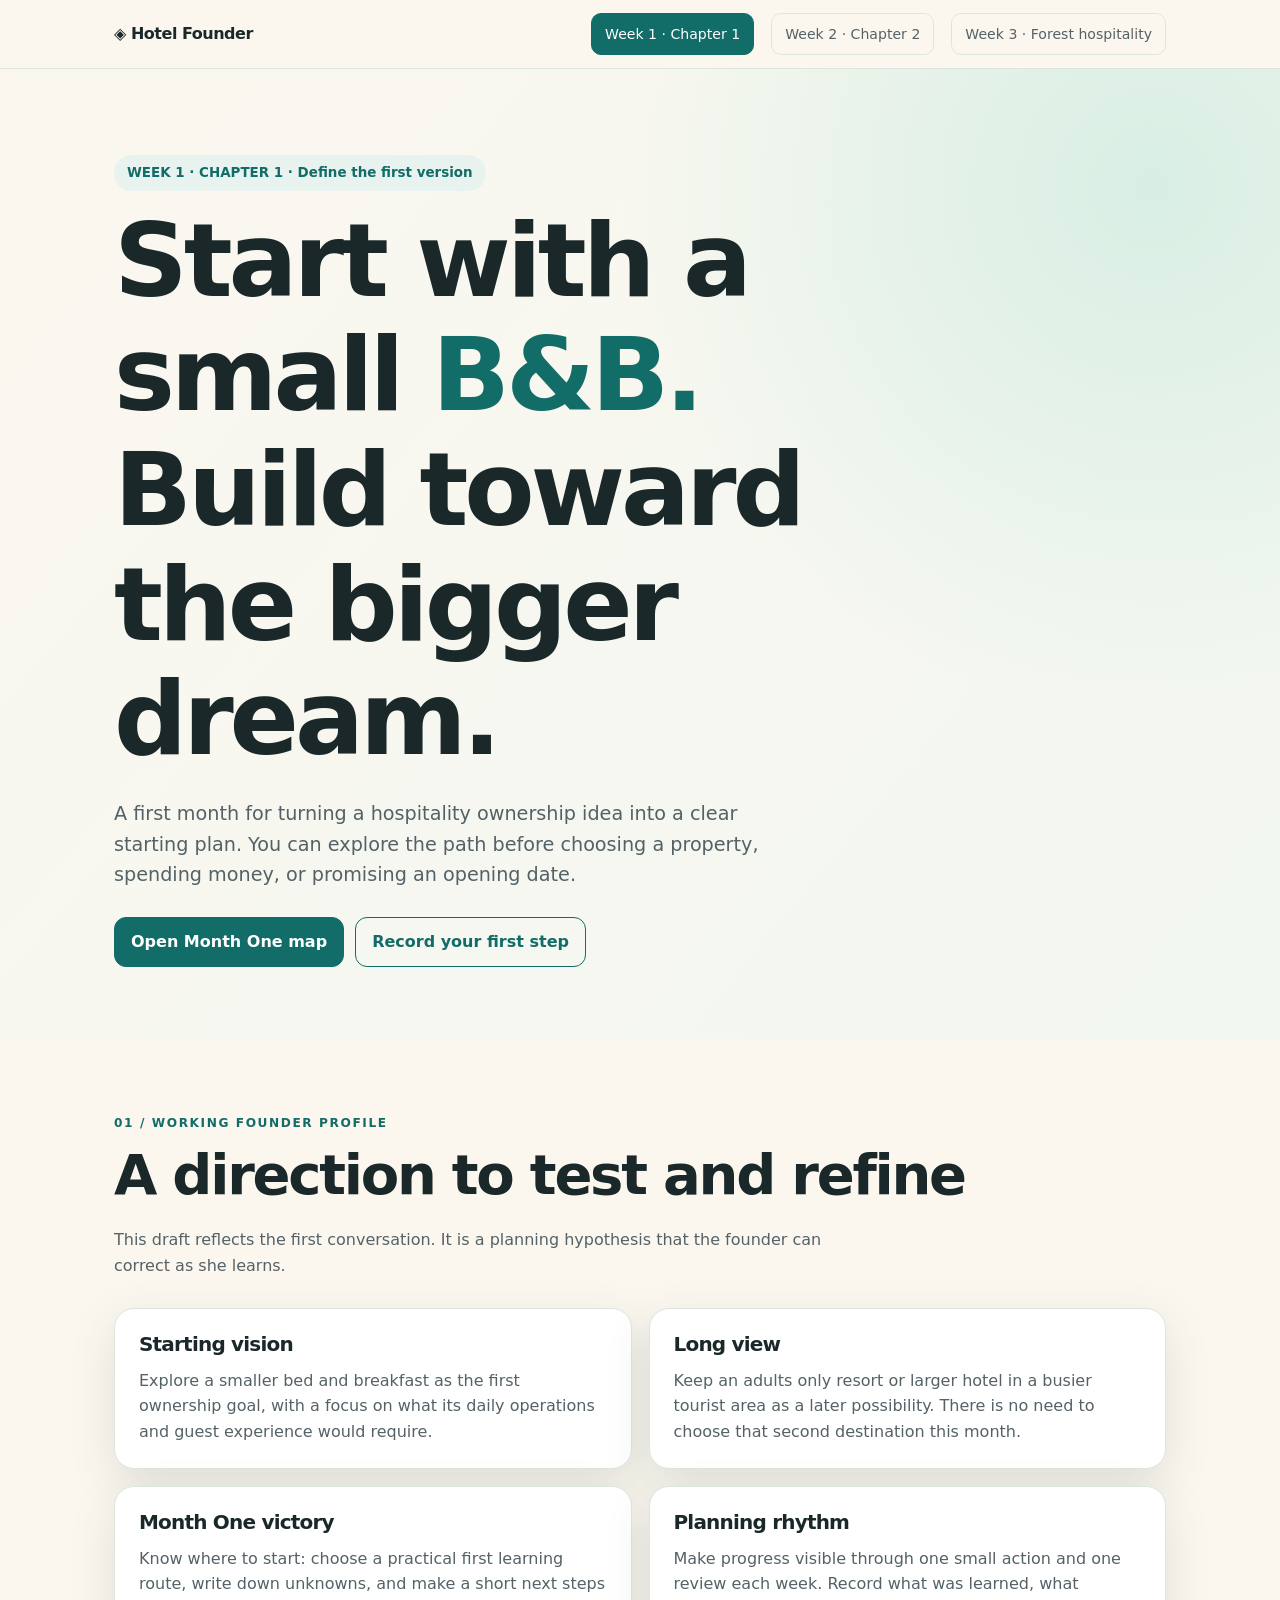
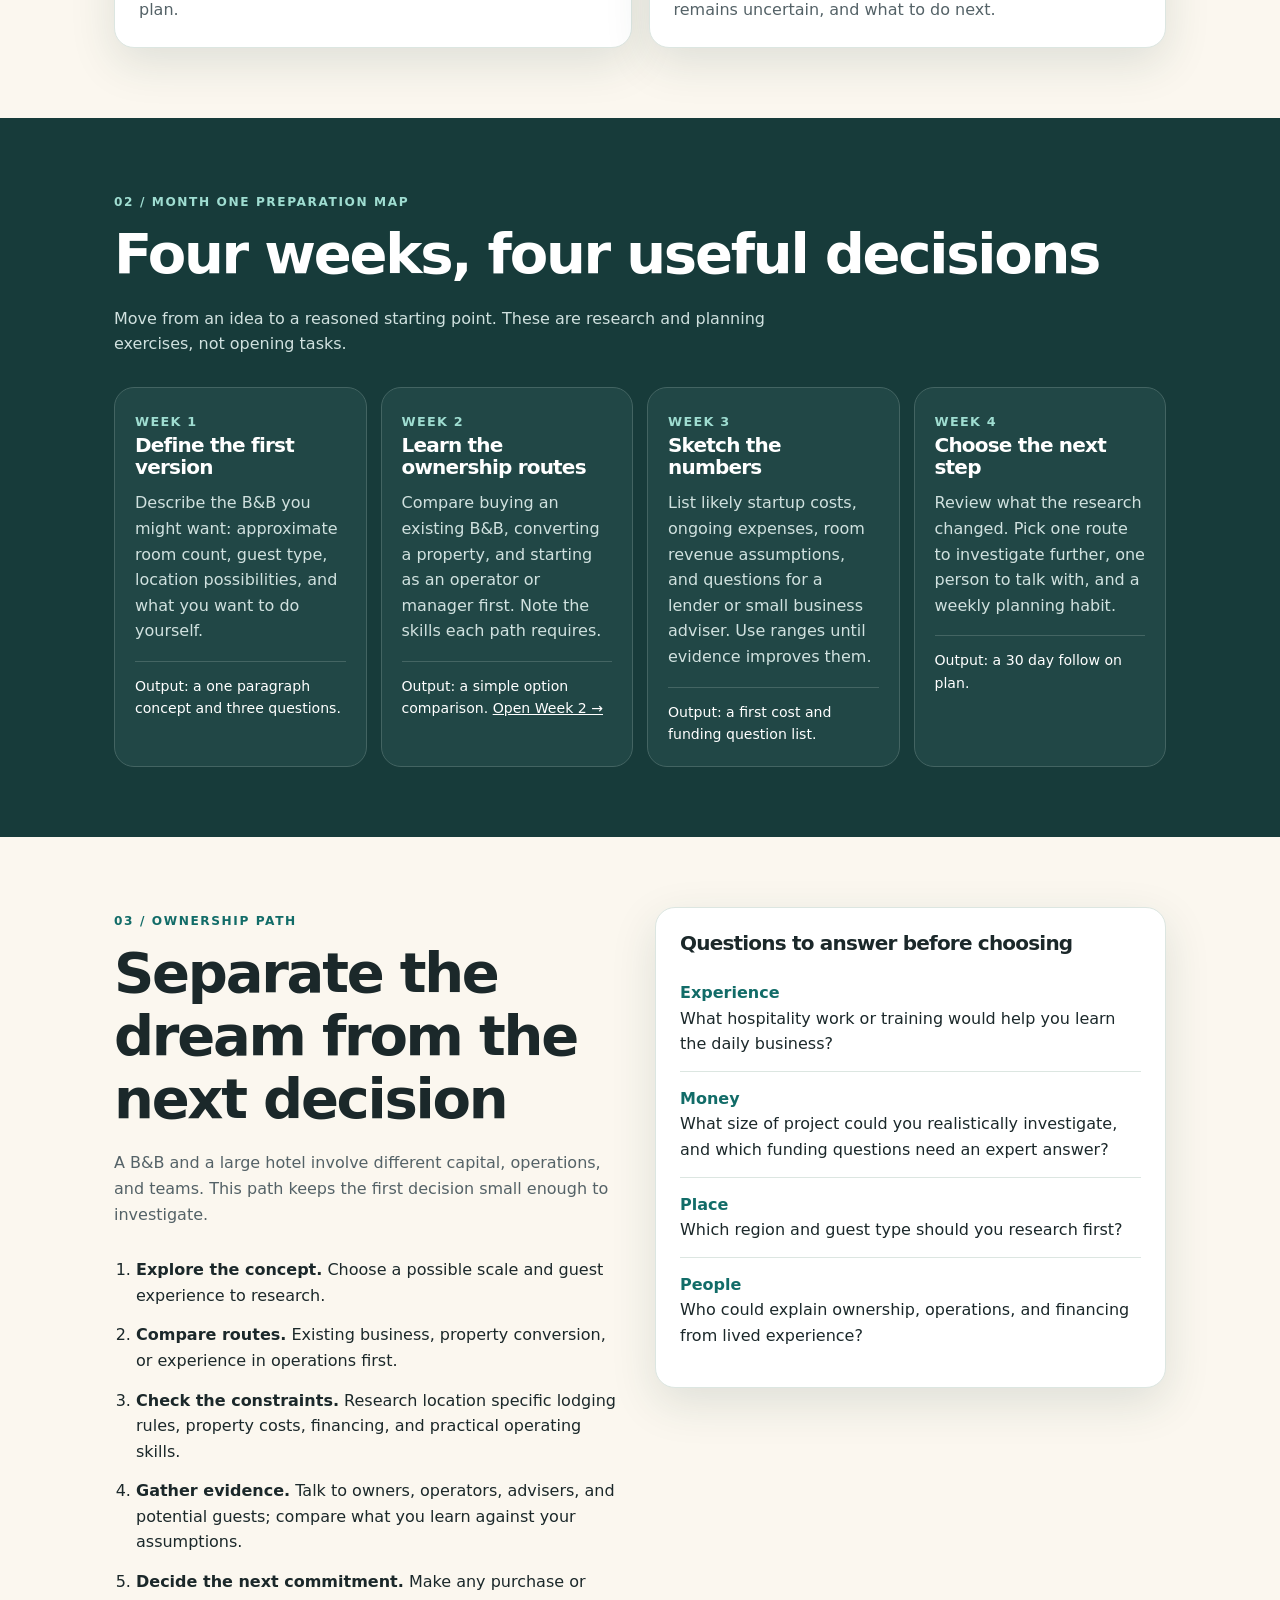
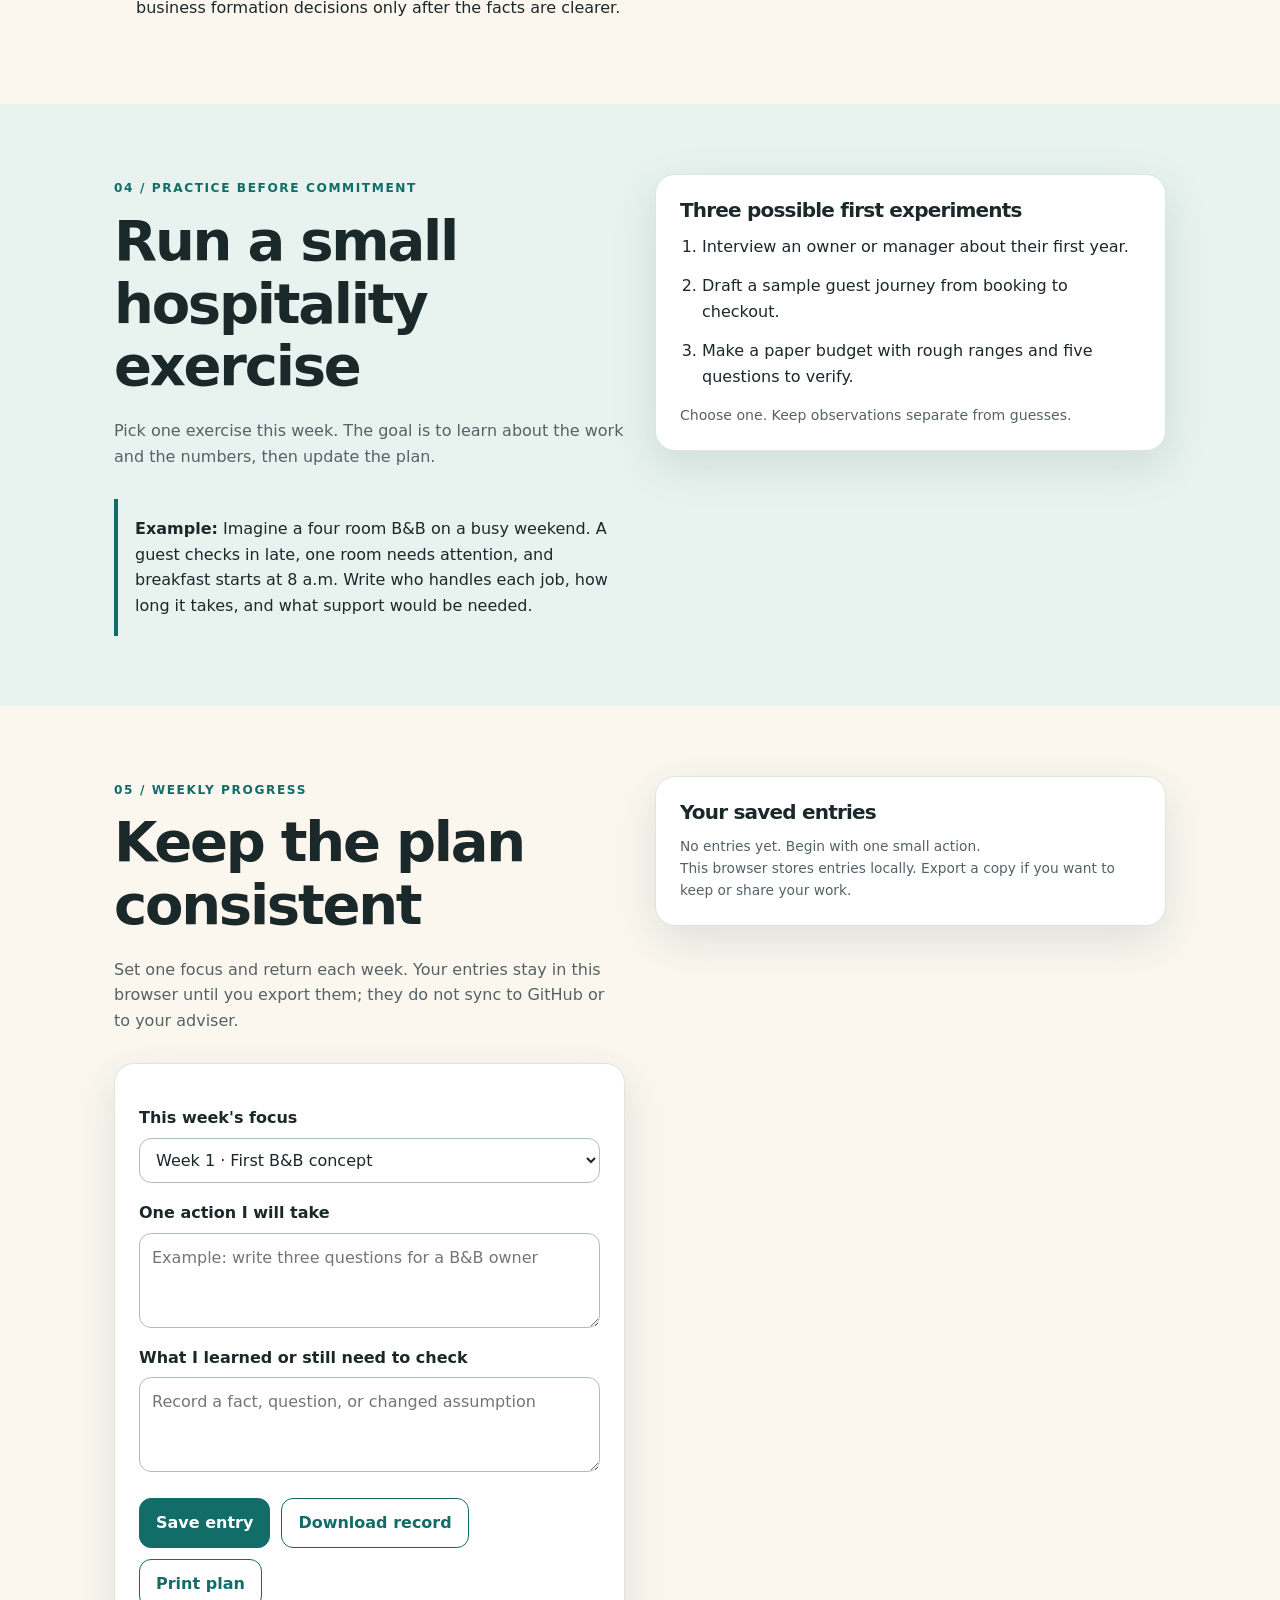
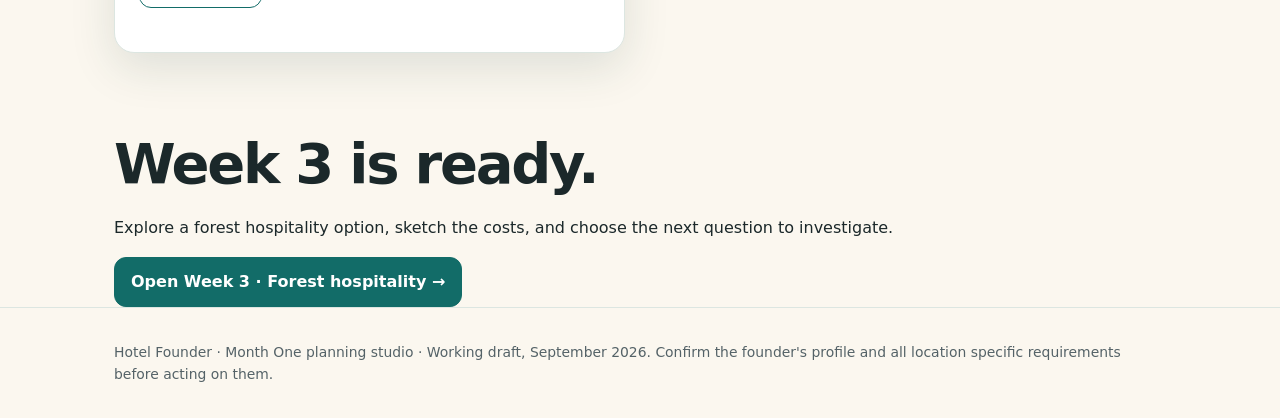
==== commit 6a30c4e5: "Connect the next preparation chapter from existing pages" ====
--- a/hotel-founder/index.html
+++ b/hotel-founder/index.html
@@ -8,10 +8,10 @@
 <style>
 :root{--ink:#1b282a;--muted:#546267;--accent:#126c68;--pale:#e8f3ef;--cream:#fbf7ef;--line:#dce6e1;--white:#fff;--shadow:0 15px 45px #173e3620}*{box-sizing:border-box}html{scroll-behavior:smooth}body{margin:0;font:16px/1.6 system-ui,-apple-system,Segoe UI,sans-serif;background:var(--cream);color:var(--ink)}a{color:inherit}button,textarea,select{font:inherit}button{cursor:pointer}.wrap{max-width:1100px;margin:auto;padding:0 24px}header{position:sticky;top:0;background:#fbf7eff2;backdrop-filter:blur(12px);border-bottom:1px solid var(--line);z-index:2}.nav{min-height:68px;display:flex;justify-content:space-between;align-items:center;gap:20px}.brand{font-weight:850;text-decoration:none;letter-spacing:-.03em}nav{display:flex;gap:17px;flex-wrap:wrap;font-size:.88rem}nav a{text-decoration:none;color:var(--muted)}nav a:hover,nav a:focus{color:var(--accent);text-decoration:underline}.hero{padding:86px 0 72px;background:radial-gradient(circle at 90% 12%,#d8eee4 0,transparent 37%),linear-gradient(130deg,#fbf7ef,#f2f7f1)}.eyebrow{color:var(--accent);font-weight:800;letter-spacing:.13em;text-transform:uppercase;font-size:.76rem}h1,h2,h3{line-height:1.12;letter-spacing:-.04em}h1{font-size:clamp(3.4rem,8vw,6.7rem);margin:13px 0 22px;max-width:830px}h1 em{font-style:normal;color:var(--accent)}h2{font-size:clamp(2.15rem,5vw,3.5rem);margin:10px 0 20px}h3{font-size:1.25rem;margin:0 0 12px}.lede{font-size:1.2rem;max-width:660px;color:var(--muted)}.tag{display:inline-block;border-radius:100px;padding:7px 13px;background:var(--pale);color:var(--accent);font-size:.84rem;font-weight:750}.hero-actions,.buttons{display:flex;gap:11px;flex-wrap:wrap;margin-top:26px}.button{border:1px solid var(--accent);border-radius:12px;background:var(--accent);color:#fff;text-decoration:none;padding:11px 16px;font-weight:750;display:inline-block}.button.secondary{background:transparent;color:var(--accent)}section{padding:70px 0}.intro{max-width:720px;color:var(--muted);margin-bottom:30px}.grid{display:grid;grid-template-columns:repeat(2,minmax(0,1fr));gap:17px}.card{background:var(--white);border:1px solid var(--line);border-radius:20px;padding:24px;box-shadow:var(--shadow)}.card p{color:var(--muted);margin:0}.card .small{font-size:.88rem}.number{font-size:.8rem;color:var(--accent);font-weight:850;letter-spacing:.1em}.band{background:#173b3a;color:white}.band .intro,.band .card p{color:#d0e1df}.band .card{background:#214746;border-color:#436462;box-shadow:none}.weeks{display:grid;grid-template-columns:repeat(4,1fr);gap:14px}.weeks .card{padding:20px}.outcome{margin-top:17px;padding-top:13px;border-top:1px solid #718c8970;font-size:.88rem}.split{display:grid;grid-template-columns:1fr 1fr;gap:30px;align-items:start}.prompt{padding:14px 0;border-bottom:1px solid var(--line)}.prompt strong{display:block;color:var(--accent)}.prompt:last-child{border:0}.field{display:grid;gap:7px;margin:17px 0}.field label{font-weight:750}.field textarea,.field select{width:100%;border:1px solid #adbfba;border-radius:12px;padding:11px 12px;background:white;color:var(--ink)}.field textarea{min-height:95px;resize:vertical}.hint,.status{font-size:.86rem;color:var(--muted)}.status{min-height:1.4em}.scenario{padding:17px;border-left:4px solid var(--accent);background:var(--pale);border-radius:0 13px 13px 0}.steps{margin:0;padding-left:22px}.steps li{margin:0 0 14px}.ready{background:var(--pale)}footer{border-top:1px solid var(--line);padding:33px 0;color:var(--muted);font-size:.87rem}@media(max-width:850px){.weeks{grid-template-columns:repeat(2,1fr)}}@media(max-width:680px){.grid,.split,.weeks{grid-template-columns:1fr}.hero{padding:58px 0}nav{display:none}section{padding:52px 0}}@media print{header,.hero-actions,.buttons,#journalControls{display:none!important}body{background:#fff}section,.hero{padding:24px 0}.card{box-shadow:none;break-inside:avoid}}
 </style>
-<link rel="stylesheet" href="chapter2.css">
+<link rel="stylesheet" href="chapter2.css?v=2">
 </head>
 <body>
-<header><div class="wrap nav"><a href="./" class="brand">◈ Hotel Founder</a><nav class="chapter-tabs" aria-label="Chapters"><a href="./" aria-current="page">Week 1 · Chapter 1</a><a href="week-2.html">Week 2 · Chapter 2</a></nav></div></header>
+<header><div class="wrap nav"><a href="./" class="brand">◈ Hotel Founder</a><nav class="chapter-tabs" aria-label="Chapters"><a href="./" aria-current="page">Week 1 · Chapter 1</a><a href="week-2.html">Week 2 · Chapter 2</a><a href="week-3.html">Week 3 · Forest hospitality</a></nav></div></header>
 <main id="top">
 <div class="hero"><div class="wrap"><span class="tag">WEEK 1 · CHAPTER 1 · Define the first version</span><h1>Start with a small <em>B&amp;B.</em> Build toward the bigger dream.</h1><p class="lede">A first month for turning a hospitality ownership idea into a clear starting plan. You can explore the path before choosing a property, spending money, or promising an opening date.</p><div class="hero-actions"><a class="button" href="#map">Open Month One map</a><a class="button secondary" href="#journal">Record your first step</a></div></div></div>
 <section id="profile"><div class="wrap"><span class="eyebrow">01 / Working founder profile</span><h2>A direction to test and refine</h2><p class="intro">This draft reflects the first conversation. It is a planning hypothesis that the founder can correct as she learns.</p><div class="grid"><article class="card"><h3>Starting vision</h3><p>Explore a smaller bed and breakfast as the first ownership goal, with a focus on what its daily operations and guest experience would require.</p></article><article class="card"><h3>Long view</h3><p>Keep an adults only resort or larger hotel in a busier tourist area as a later possibility. There is no need to choose that second destination this month.</p></article><article class="card"><h3>Month One victory</h3><p>Know where to start: choose a practical first learning route, write down unknowns, and make a short next steps plan.</p></article><article class="card"><h3>Planning rhythm</h3><p>Make progress visible through one small action and one review each week. Record what was learned, what remains uncertain, and what to do next.</p></article></div></div></section>
@@ -19,7 +19,7 @@
 <section id="path"><div class="wrap split"><div><span class="eyebrow">03 / Ownership path</span><h2>Separate the dream from the next decision</h2><p class="intro">A B&amp;B and a large hotel involve different capital, operations, and teams. This path keeps the first decision small enough to investigate.</p><ol class="steps"><li><strong>Explore the concept.</strong> Choose a possible scale and guest experience to research.</li><li><strong>Compare routes.</strong> Existing business, property conversion, or experience in operations first.</li><li><strong>Check the constraints.</strong> Research location specific lodging rules, property costs, financing, and practical operating skills.</li><li><strong>Gather evidence.</strong> Talk to owners, operators, advisers, and potential guests; compare what you learn against your assumptions.</li><li><strong>Decide the next commitment.</strong> Make any purchase or business formation decisions only after the facts are clearer.</li></ol></div><aside class="card"><h3>Questions to answer before choosing</h3><div class="prompt"><strong>Experience</strong>What hospitality work or training would help you learn the daily business?</div><div class="prompt"><strong>Money</strong>What size of project could you realistically investigate, and which funding questions need an expert answer?</div><div class="prompt"><strong>Place</strong>Which region and guest type should you research first?</div><div class="prompt"><strong>People</strong>Who could explain ownership, operations, and financing from lived experience?</div></aside></div></section>
 <section id="practice" class="ready"><div class="wrap split"><div><span class="eyebrow">04 / Practice before commitment</span><h2>Run a small hospitality exercise</h2><p class="intro">Pick one exercise this week. The goal is to learn about the work and the numbers, then update the plan.</p><div class="scenario"><strong>Example:</strong> Imagine a four room B&amp;B on a busy weekend. A guest checks in late, one room needs attention, and breakfast starts at 8 a.m. Write who handles each job, how long it takes, and what support would be needed.</div></div><div class="card"><h3>Three possible first experiments</h3><ol class="steps"><li>Interview an owner or manager about their first year.</li><li>Draft a sample guest journey from booking to checkout.</li><li>Make a paper budget with rough ranges and five questions to verify.</li></ol><p class="small">Choose one. Keep observations separate from guesses.</p></div></div></section>
 <section id="journal"><div class="wrap split"><div><span class="eyebrow">05 / Weekly progress</span><h2>Keep the plan consistent</h2><p class="intro">Set one focus and return each week. Your entries stay in this browser until you export them; they do not sync to GitHub or to your adviser.</p><div class="card"><div class="field"><label for="week">This week's focus</label><select id="week"><option>Week 1 · First B&amp;B concept</option><option>Week 2 · Ownership routes</option><option>Week 3 · Costs and funding questions</option><option>Week 4 · Next decision</option></select></div><div class="field"><label for="action">One action I will take</label><textarea id="action" placeholder="Example: write three questions for a B&B owner"></textarea></div><div class="field"><label for="learning">What I learned or still need to check</label><textarea id="learning" placeholder="Record a fact, question, or changed assumption"></textarea></div><div class="buttons" id="journalControls"><button class="button" id="save" type="button">Save entry</button><button class="button secondary" id="export" type="button">Download record</button><button class="button secondary" id="print" type="button">Print plan</button></div><p class="status" id="status" role="status"></p></div></div><aside class="card"><h3>Your saved entries</h3><div id="entries" aria-live="polite"><p class="hint">No entries yet. Begin with one small action.</p></div><p class="hint">This browser stores entries locally. Export a copy if you want to keep or share your work.</p></aside></div></section>
-</main><footer><div class="wrap">Hotel Founder · Month One planning studio · Working draft, September 2026. Confirm the founder's profile and all location specific requirements before acting on them.</div></footer>
+<section class="wrap"><h2>Week 3 is ready.</h2><p>Explore a forest hospitality option, sketch the costs, and choose the next question to investigate.</p><a class="button" href="week-3.html">Open Week 3 · Forest hospitality →</a></section></main><footer><div class="wrap">Hotel Founder · Month One planning studio · Working draft, September 2026. Confirm the founder's profile and all location specific requirements before acting on them.</div></footer>
 <script>
 (()=>{const key='hotel-founder-month-one-v1',byId=id=>document.getElementById(id),status=byId('status');let entries=[];try{const raw=JSON.parse(localStorage.getItem(key)||'[]');if(Array.isArray(raw))entries=raw}catch{}function render(){const box=byId('entries');box.replaceChildren();if(!entries.length){const p=document.createElement('p');p.className='hint';p.textContent='No entries yet. Begin with one small action.';box.append(p);return}for(const item of [...entries].reverse()){const div=document.createElement('div');div.className='prompt';const title=document.createElement('strong');title.textContent=item.week+' · '+item.date;const act=document.createElement('p');act.textContent='Action: '+item.action;const learn=document.createElement('p');learn.textContent='Learning: '+(item.learning||'To be added');div.append(title,act,learn);box.append(div)}}byId('save').addEventListener('click',()=>{const action=byId('action').value.trim();if(!action){status.textContent='Write one action before saving.';return}entries.push({date:new Date().toLocaleDateString(),week:byId('week').value,action,learning:byId('learning').value.trim()});try{localStorage.setItem(key,JSON.stringify(entries));status.textContent='Saved in this browser.';byId('action').value='';byId('learning').value='';render()}catch{entries.pop();status.textContent='This browser could not save your entry. Copy your text before leaving.'}});byId('export').addEventListener('click',()=>{const lines=['Hotel Founder · Month One record','Exported: '+new Date().toLocaleString(),''];for(const item of entries)lines.push(item.date+' — '+item.week,'Action: '+item.action,'Learning: '+(item.learning||'To be added'),'');const blob=new Blob([lines.join('\n')],{type:'text/plain;charset=utf-8'}),url=URL.createObjectURL(blob),a=document.createElement('a');a.href=url;a.download='hotel-founder-month-one-record.txt';a.click();setTimeout(()=>URL.revokeObjectURL(url),1000)});byId('print').addEventListener('click',()=>window.print());render()})();
 </script>
